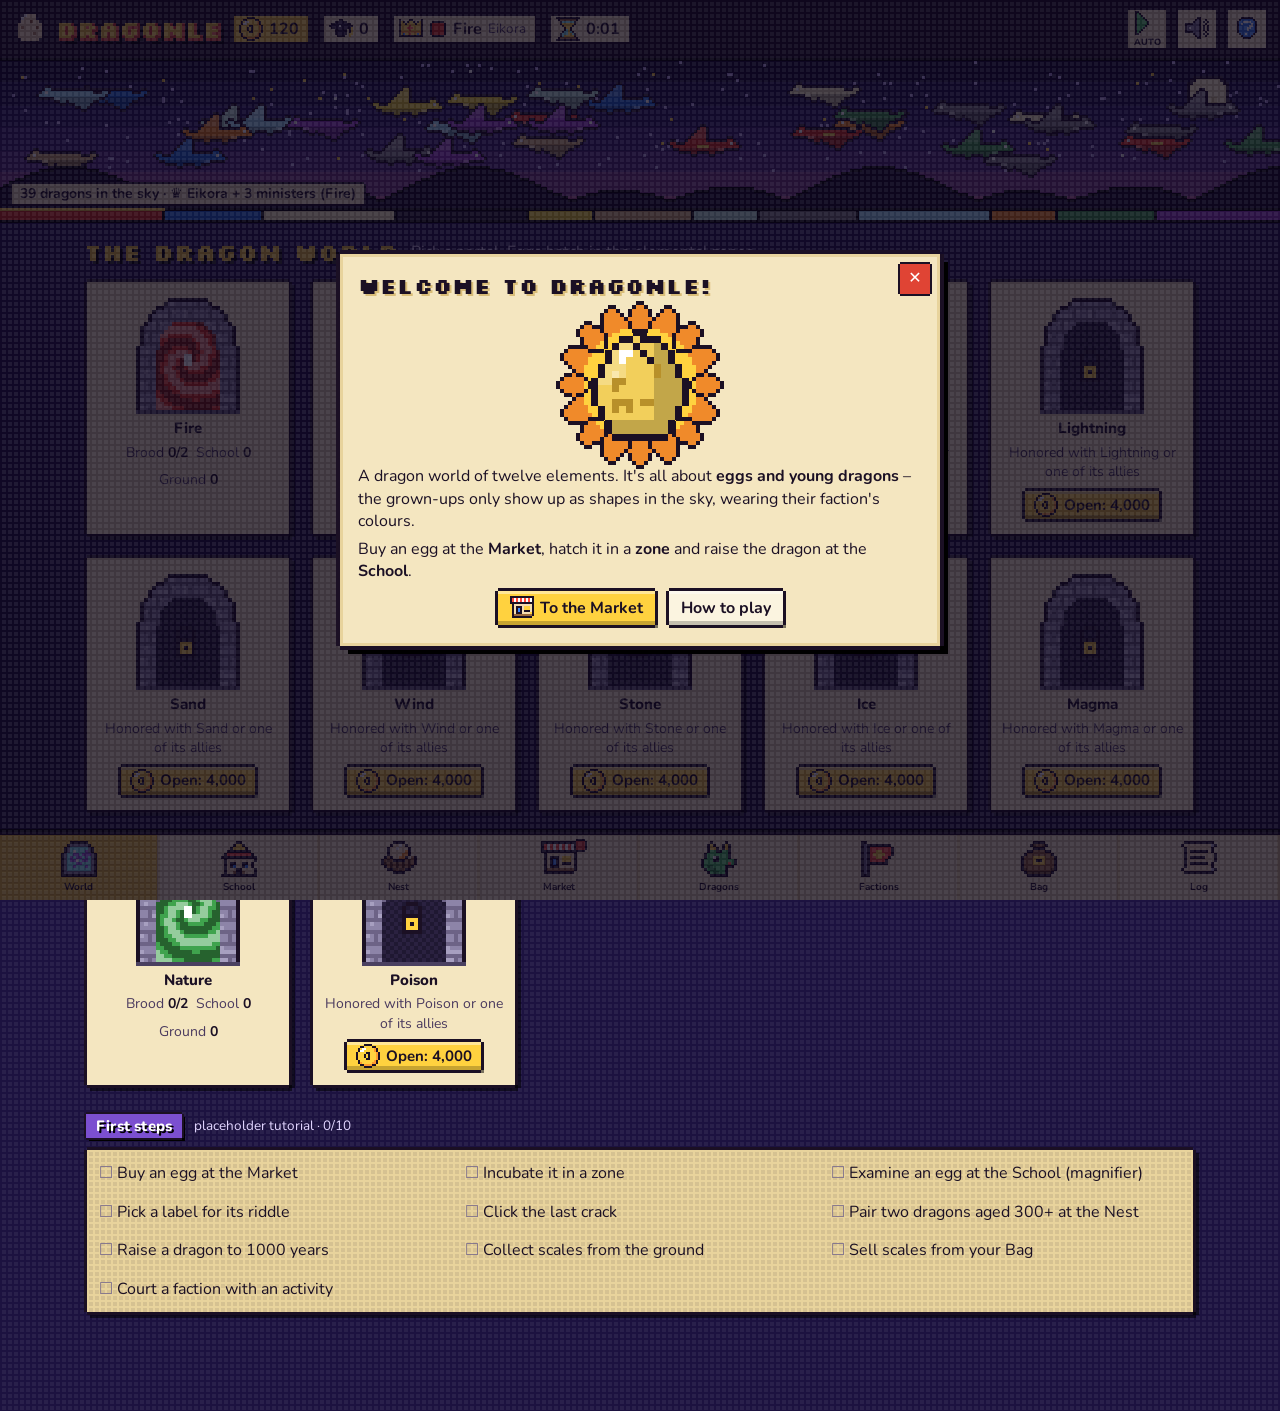
==== index.html @ 5c77aa7a "Bigger alliance wars, faction collapse, exile and reformation - Alliances always help: every ally jo" ====
<!doctype html>
<html lang="en">
<head>
  <meta charset="utf-8">
  <meta name="viewport" content="width=device-width, initial-scale=1, viewport-fit=cover">
  <title>Dragonle</title>
  <meta name="description" content="Dragonle: a comic-retro pixel game about dragon eggs, young dragons, twelve elements and the politics of the sky.">
  <meta name="theme-color" content="#1b1024">
  <link rel="icon" href="data:image/svg+xml,%3Csvg xmlns='http://www.w3.org/2000/svg' viewBox='0 0 12 14' shape-rendering='crispEdges'%3E%3Cpath d='M4 0h4v1h1v1h1v2h1v2h1v5h-1v2H9v1H3v-1H1v-2H0V6h1V4h1V2h1V1h1z' fill='%231b1024'/%3E%3Cpath d='M4 1h4v1h1v2h1v2h1v5h-1v1H9v1H3v-1H2v-1H1V6h1V4h1V2h1z' fill='%23ffd23f'/%3E%3Cpath d='M5 3h1v1h1v1H6v1H5z' fill='%23ff4d3d'/%3E%3C/svg%3E">
  <link rel="preconnect" href="https://fonts.googleapis.com">
  <link rel="preconnect" href="https://fonts.gstatic.com" crossorigin>
  <link href="https://fonts.googleapis.com/css2?family=Nunito:wght@400;600;700;800&family=Silkscreen:wght@400;700&display=swap" rel="stylesheet">
  <link rel="stylesheet" href="style.css?v=3.5.1">
</head>
<body>
  <header class="topbar">
    <div class="brand"><span data-icon="egg" data-scale="3"></span><span class="brand-name">DRAGONLE</span></div>
    <div class="stats">
      <span class="chip gold" title="Gold"><span data-icon="coin"></span><b id="gold">0</b></span>
      <span class="chip" title="Dragon School reputation – makes riddles clearer"><span data-icon="cap"></span><b id="schoolrep">0</b></span>
      <span class="chip ruler" id="ruler-chip" title="Ruling faction"></span>
      <span class="chip time" title="Time played (1 year = 1 second)"><span data-icon="hourglass"></span><b id="played">0</b></span>
    </div>
    <div class="tools">
      <button class="tool" id="btn-anim" type="button" title="Animations: auto / full / short"></button>
      <button class="tool" id="btn-sound" type="button" title="Sound on/off"></button>
      <button class="tool" id="btn-help" type="button" title="How to play"></button>
    </div>
  </header>

  <section class="sky-wrap" aria-label="Sky">
    <canvas id="sky" class="sky"></canvas>
    <div id="sky-info" class="sky-info"></div>
    <div id="tension" class="tension" hidden><span class="tension-label"></span><span class="tension-bar"><i></i></span></div>
  </section>

  <main id="view" class="view" tabindex="-1"></main>

  <nav class="nav" aria-label="Areas">
    <button type="button" data-nav="world"><span data-icon="world" data-scale="3"></span>World</button>
    <button type="button" data-nav="school"><span data-icon="school" data-scale="3"></span>School</button>
    <button type="button" data-nav="nest"><span data-icon="nest" data-scale="3"></span>Nest</button>
    <button type="button" data-nav="market"><span data-icon="market" data-scale="3"></span>Market</button>
    <button type="button" data-nav="dragons"><span data-icon="dragons" data-scale="3"></span>Dragons</button>
    <button type="button" data-nav="factions"><span data-icon="factions" data-scale="3"></span>Factions</button>
    <button type="button" data-nav="bag"><span data-icon="bag" data-scale="3"></span>Bag</button>
    <button type="button" data-nav="log"><span data-icon="log" data-scale="3"></span>Log</button>
  </nav>

  <div id="modal" class="modal" hidden>
    <div class="modal-box" role="dialog" aria-modal="true">
      <button class="modal-x" type="button" aria-label="Close" data-act="closeModal">✕</button>
      <div id="modal-body"></div>
    </div>
  </div>
  <div id="toasts" class="toasts" aria-live="polite"></div>
  <div id="flash" class="flash" aria-hidden="true"></div>

  <script src="config.js?v=3.5.1"></script>
  <script src="core.js?v=3.5.1"></script>
  <script src="sprites.js?v=3.5.1"></script>
  <script src="ui.js?v=3.5.1"></script>
</body>
</html>
---- style.css ----
/* Dragonle – retro pixel style. No rounded corners: every frame is a notched pixel border. */
:root {
  --night1: #1c1240;
  --night2: #2d1b63;
  --paper: #f4e6c0;
  --paper2: #e8d39c;
  --paper3: #d9bd78;
  --ink: #1b1024;
  --ink2: #4a3a5e;
  --mute: #7d6f8c;
  --red: #e04434;
  --yellow: #ffd23f;
  --orange: #f08a2a;
  --teal: #2ea89c;
  --blue: #3a76e0;
  --purple: #7b4fd0;
  --pink: #e8609e;
  --green: #3fa356;
  --font: 'Nunito', 'Segoe UI', system-ui, sans-serif;
  --head: 'Nunito', 'Segoe UI', system-ui, sans-serif;
  --display: 'Silkscreen', 'Courier New', monospace; /* blocky pixel font, only for big titles */
  --navh: 68px;
  /* pixel border (notched corners) and hard pixel drop shadow */
  --pb: 0 -3px 0 0 var(--ink), 0 3px 0 0 var(--ink), -3px 0 0 0 var(--ink), 3px 0 0 0 var(--ink);
  --pb2: 0 -2px 0 0 var(--ink), 0 2px 0 0 var(--ink), -2px 0 0 0 var(--ink), 2px 0 0 0 var(--ink);
  --drop: 3px 6px 0 0 rgba(0,0,0,.55), 6px 3px 0 0 rgba(0,0,0,.55);
  --drop-s: 3px 3px 0 0 rgba(0,0,0,.5);
  /* 2×2 pixel dither dots */
  --dither: conic-gradient(from 90deg at 2px 2px, rgba(27,16,36,.09) 90deg, transparent 0) 0 0 / 6px 6px;
  --dither-light: conic-gradient(from 90deg at 2px 2px, rgba(255,255,255,.06) 90deg, transparent 0) 0 0 / 6px 6px;
}
* { box-sizing: border-box; }
html, body { margin: 0; }
body {
  background: var(--dither-light), linear-gradient(180deg, var(--night2), var(--night1) 640px);
  background-color: var(--night1);
  color: var(--ink);
  font: 17px/1.35 var(--font);
  min-height: 100vh;
  padding-bottom: calc(var(--navh) + env(safe-area-inset-bottom));
  font-variant-ligatures: none;
}
img, canvas { image-rendering: pixelated; image-rendering: crisp-edges; }
.ico { display: inline-block; vertical-align: middle; }
button { font: inherit; color: inherit; cursor: pointer; }
h1, h2 { font-family: var(--display); font-weight: 700; margin: 0; letter-spacing: 0; }
h3 { font-family: var(--head); font-weight: 800; margin: 0; letter-spacing: .2px; }
h2 { font-size: 24px; line-height: 1.1; }
h3 { font-size: 15px; line-height: 1.2; }
p { margin: .35em 0; }
a { color: var(--blue); font-weight: 700; }
small, .dim { color: var(--ink2); }
.mute { color: var(--mute); }
.good { color: #1f7a34; }
.bad { color: #b8261a; }
.epic { color: #5e2bb8; }
.goldt { color: #a06a00; }
b { font-weight: 700; }

/* ---------------------------------------------------------------- frames & buttons */
.panel { background: var(--paper); box-shadow: var(--pb), var(--drop); padding: 12px; margin: 3px; }
.panel.alt { background: var(--dither), var(--paper2); }
.btn {
  display: inline-flex; align-items: center; justify-content: center; gap: 6px;
  min-height: 34px; padding: 4px 12px; margin: 3px;
  background: var(--yellow); color: var(--ink); border: 0;
  box-shadow: var(--pb), inset 0 -4px 0 0 rgba(0,0,0,.22), inset 0 3px 0 0 rgba(255,255,255,.45), var(--drop-s);
  font-weight: 700; font-size: 16px; white-space: nowrap;
}
.btn:hover { filter: brightness(1.08); }
.btn:active { transform: translate(3px, 3px); box-shadow: var(--pb), inset 0 4px 0 0 rgba(0,0,0,.2); }
.btn:disabled { opacity: .5; cursor: not-allowed; filter: grayscale(.6); transform: none; }
.btn.ember { background: var(--orange); }
.btn.go { background: var(--teal); color: #fff; text-shadow: 2px 2px 0 rgba(0,0,0,.4); }
.btn.ghost { background: #fbf4e0; }
.btn.small { min-height: 28px; padding: 1px 9px; font-size: 15px; }
.btn.danger { background: var(--red); color: #fff; text-shadow: 2px 2px 0 rgba(0,0,0,.4); }

/* ---------------------------------------------------------------- top bar */
.topbar {
  position: sticky; top: 0; z-index: 30;
  display: flex; align-items: center; gap: 10px; flex-wrap: wrap;
  padding: 8px 12px; background: var(--ink); border-bottom: 3px solid #000;
}
.brand { display: flex; align-items: center; gap: 8px; }
.brand-name { font-family: var(--display); font-weight: 700; font-size: 24px; line-height: 1; color: var(--yellow); text-shadow: 3px 0 0 var(--red), 0 3px 0 var(--red), 3px 3px 0 var(--red), 6px 6px 0 #000; }
.brand .ico { animation: hop 1.2s steps(1) infinite; }
.stats { display: flex; gap: 10px; flex-wrap: wrap; flex: 1; }
.chip { display: inline-flex; align-items: center; gap: 6px; padding: 1px 9px 1px 5px; margin: 3px; background: var(--paper); box-shadow: var(--pb2), 0 0 0 0 transparent; font-size: 16px; white-space: nowrap; color: var(--ink); }
.chip.gold { background: var(--yellow); }
.tools { display: flex; gap: 8px; }
.tool { width: 38px; height: 38px; border: 0; margin: 2px; background: var(--paper); box-shadow: var(--pb2); display: grid; place-items: center; padding: 0; }
.tool small { font-family: var(--head); font-weight: 800; font-size: 8px; color: var(--ink); line-height: 1; }

/* ---------------------------------------------------------------- sky */
.sky-wrap { position: relative; height: 162px; border-bottom: 3px solid #000; overflow: hidden; background: #0d0a24; }
.sky { width: 100%; height: 100%; display: block; }
.sky-info { position: absolute; left: 12px; bottom: 16px; font-size: 14px; font-weight: 700; color: var(--ink); background: var(--paper); box-shadow: var(--pb2); padding: 0 8px; pointer-events: none; }
.tension { position: absolute; right: 12px; top: 10px; display: flex; flex-direction: column; gap: 6px; align-items: flex-end; }
.tension[hidden] { display: none; }
.tension-label { font-family: var(--head); font-weight: 800; font-size: 13px; color: var(--yellow); text-shadow: 2px 2px 0 #000; }
.tension-bar { width: 180px; height: 12px; background: #2a0a10; box-shadow: var(--pb2); }
.tension-bar i { display: block; height: 100%; width: 0; background: repeating-linear-gradient(90deg, var(--red) 0 6px, var(--orange) 6px 9px); }

/* ---------------------------------------------------------------- view */
.view { max-width: 1140px; margin: 0 auto; padding: 16px 14px 28px; outline: none; }
.screen-head { display: flex; align-items: center; gap: 12px; flex-wrap: wrap; margin-bottom: 14px; }
.screen-head h2 { color: var(--yellow); text-shadow: 3px 3px 0 #000; }
.screen-head .sub { color: #e2d6ff; flex: 1; font-size: 16px; }
.grid { display: grid; gap: 16px; }
.cols-2 { grid-template-columns: repeat(auto-fill, minmax(330px, 1fr)); }
.cols-3 { grid-template-columns: repeat(auto-fill, minmax(250px, 1fr)); }
.cols-4 { grid-template-columns: repeat(auto-fill, minmax(180px, 1fr)); }
.row { display: flex; gap: 8px; align-items: center; flex-wrap: wrap; }
.spacer { flex: 1; }
.section { margin: 24px 0 10px; display: flex; align-items: center; gap: 10px; flex-wrap: wrap; }
.section h3 { color: #fff; background: var(--purple); box-shadow: var(--pb2), 3px 3px 0 0 #000; padding: 3px 10px; margin: 2px; text-shadow: 2px 2px 0 #000; }
.section small { color: #e2d6ff; }
.tabs { display: flex; gap: 6px; flex-wrap: wrap; margin-bottom: 12px; }
.tabs .btn { background: var(--paper); }
.tabs .btn.on { background: var(--pink); color: #fff; text-shadow: 2px 2px 0 rgba(0,0,0,.4); }
.empty { padding: 18px; text-align: center; color: var(--ink2); }
.sw { display: inline-block; width: 12px; height: 12px; vertical-align: -1px; box-shadow: 0 -2px 0 0 var(--ink), 0 2px 0 0 var(--ink), -2px 0 0 0 var(--ink), 2px 0 0 0 var(--ink); margin: 0 3px; }
.tag { display: inline-block; padding: 0 6px; font-size: 13px; font-weight: 700; background: #fbf4e0; box-shadow: var(--pb2); margin: 2px 5px 2px 2px; }
.tag.pure { background: var(--yellow); }
.tag.deep { background: var(--ink); color: #c9b8ff; }
.tag.imp { background: var(--pink); color: #fff; }
.tag.mat { background: repeating-linear-gradient(90deg, #fff6b0 0 4px, #ffd23f 4px 8px); }
.tag.war { background: var(--red); color: #fff; }
.tag.role { background: var(--yellow); }
.tag.restless { background: var(--orange); animation: blink 1s steps(1) infinite; }

/* bars: segmented pixel bars */
.bar { height: 12px; background: #fbf4e0; box-shadow: var(--pb2); position: relative; overflow: hidden; margin: 2px; }
.bar > i { position: absolute; left: 0; top: 0; bottom: 0; width: 0; background: repeating-linear-gradient(90deg, var(--green) 0 5px, #2f8a44 5px 6px); }
.bar.gold > i { background: repeating-linear-gradient(90deg, var(--yellow) 0 5px, #d9a514 5px 6px); }
.bar.ember > i { background: repeating-linear-gradient(90deg, var(--orange) 0 5px, #b8601a 5px 6px); }
.vec { display: flex; height: 12px; box-shadow: var(--pb2); margin: 2px; background: #fbf4e0; }
.vec span { height: 100%; }
.vecrows { display: grid; gap: 7px; }
.vecrow { display: grid; grid-template-columns: 116px 1fr 48px; gap: 8px; align-items: center; font-size: 15px; }
.vecrow .bar { height: 16px; }
.vecrow .bar > i { transition: width .45s steps(8); }

/* ---------------------------------------------------------------- world / portals */
.hub { display: grid; grid-template-columns: repeat(auto-fill, minmax(176px, 1fr)); gap: 18px; }
.portal { position: relative; padding: 12px 10px; margin: 3px; text-align: center; background: var(--paper); box-shadow: var(--pb), var(--drop); display: flex; flex-direction: column; gap: 6px; align-items: center; }
.portal[data-act] { cursor: pointer; }
.portal[data-act]:hover { transform: translateY(-3px); }
.portal .art { position: relative; width: 104px; height: 120px; }
.portal .art img { position: absolute; inset: 0; }
.portal .art img.f1 { animation: swap .9s steps(1) infinite; }
.portal.closed .art::after { content: 'CLOSED'; position: absolute; left: -8px; right: -8px; top: 50px; background: var(--red); color: #fff; font-family: var(--display); font-weight: 700; font-size: 15px; box-shadow: var(--pb2); text-shadow: 2px 2px 0 #000; }
.portal .pname { font-family: var(--head); font-weight: 800; font-size: 15px; line-height: 1.1; }
.portal .pinfo { font-size: 14px; color: var(--ink2); display: flex; gap: 8px; justify-content: center; flex-wrap: wrap; }
.portal .pinfo b { color: var(--ink); }
.portal .badge { position: absolute; top: -10px; right: -8px; background: var(--red); color: #fff; font-weight: 700; font-size: 14px; padding: 0 7px; box-shadow: var(--pb2); animation: hop 1s steps(1) infinite; z-index: 2; }

/* ---------------------------------------------------------------- zone */
.zone-head { --zc: #888; display: flex; gap: 12px; align-items: center; padding: 10px 14px; margin: 3px 3px 8px; background: var(--dither), var(--zc); box-shadow: var(--pb), var(--drop); flex-wrap: wrap; }
.zone-head h2 { flex: 1; color: #fff; text-shadow: 3px 3px 0 #000, -2px 0 0 #000, 0 -2px 0 #000; }
.zone-head .info { background: var(--paper); box-shadow: var(--pb2); padding: 0 8px; font-size: 15px; margin: 2px; }
.incs { display: grid; grid-template-columns: repeat(auto-fill, minmax(170px, 1fr)); gap: 16px; }
.inc { position: relative; height: 190px; margin: 3px; display: flex; flex-direction: column; align-items: center; justify-content: flex-end; padding: 8px; gap: 6px; background: var(--dither), var(--paper); box-shadow: var(--pb), var(--drop); }
.inc .hatch { position: absolute; left: 50%; bottom: 44px; transform: translateX(-50%); }
.inc .hatch img { display: block; }
.inc .hatch img.f1 { position: absolute; inset: 0; animation: swap 0.8s steps(1) infinite; }
.inc .eggimg { position: absolute; left: 50%; bottom: 68px; transform: translateX(-50%); z-index: 1; cursor: pointer; }
.inc.oven .eggimg { bottom: 50px; }
.inc .eggimg img { display: block; }
.inc .eggimg.ready img { animation: shake .2s steps(1) infinite; }
.inc .eggimg.crack1 img { animation: shake 1.2s steps(1) infinite; }
.inc .eggimg.crack2 img { animation: shake .6s steps(1) infinite; }
.inc .eggimg.ready::before { content: 'CLICK!'; position: absolute; top: -22px; left: 50%; transform: translateX(-50%); font-family: var(--display); font-weight: 700; font-size: 13px; color: var(--yellow); text-shadow: 2px 2px 0 #000, -2px 0 0 #000; animation: hop .5s steps(1) infinite; white-space: nowrap; }
.inc .inc-label { font-size: 14px; color: var(--ink); position: relative; z-index: 1; text-align: center; }
.inc .bar { width: 100%; position: relative; z-index: 1; }
.inc.free { justify-content: center; }
.inc .placeholder-note { position: absolute; top: 6px; left: 8px; font-size: 12px; color: var(--mute); }
.ground { position: relative; height: 230px; margin: 3px; background: var(--dither), linear-gradient(transparent 70%, rgba(0,0,0,.2)), color-mix(in srgb, var(--zc) 40%, #3a2a50); box-shadow: var(--pb), var(--drop); overflow: hidden; touch-action: manipulation; }
.ground .empty { color: #fff; text-shadow: 2px 2px 0 #000; }
.scale { position: absolute; transform: translate(-50%, -50%); padding: 6px; cursor: pointer; border: 0; background: transparent; }
.scale.new { animation: fall .5s steps(5) both; }
.scale img { display: block; }
.scale:hover img { transform: translateY(-3px); }
.scale.glint img { animation: glint 1.2s steps(1) infinite; }
.scale.locked { opacity: .45; filter: grayscale(.7); cursor: not-allowed; }
.pop { position: absolute; transform: translate(-50%, -100%); pointer-events: none; font-family: var(--display); font-weight: 700; font-size: 16px; color: var(--yellow); text-shadow: 2px 2px 0 #000, -2px 0 0 #000; animation: rise .8s steps(6) forwards; white-space: nowrap; z-index: 3; }
.combo { position: absolute; right: 12px; top: 10px; font-family: var(--display); font-weight: 700; font-size: 18px; color: #fff; background: var(--red); padding: 2px 10px; box-shadow: var(--pb2), 3px 3px 0 0 #000; z-index: 3; text-shadow: 2px 2px 0 #000; }

/* ---------------------------------------------------------------- cards */
.card { display: flex; gap: 12px; align-items: center; padding: 10px; margin: 3px; background: var(--paper); box-shadow: var(--pb), var(--drop); }
.card.click { cursor: pointer; }
.card.click:hover { transform: translateY(-2px); }
.card .pic { flex: 0 0 auto; width: 104px; height: 72px; display: grid; place-items: center; background: var(--dither), #fbf4e0; box-shadow: var(--pb2); margin: 2px; cursor: pointer; }
.card .meta { flex: 1; min-width: 0; display: grid; gap: 4px; }
.card .meta .nm { font-weight: 700; font-size: 17px; }
.card .acts { display: flex; gap: 4px; flex-wrap: wrap; }
.mature { color: #b05000; font-weight: 700; }

/* ---------------------------------------------------------------- nesting ground */
select { font: inherit; color: var(--ink); background: #fbf4e0; border: 0; padding: 5px 8px; margin: 3px; max-width: 100%; width: calc(100% - 6px); box-shadow: var(--pb2); }
.rngbar { height: 10px; background: var(--paper2); box-shadow: var(--pb2); position: relative; margin: 2px; }
.rngbar i { position: absolute; top: 0; bottom: 0; }

/* clutch animation – pixel nest */
.clutch { display: grid; gap: 12px; justify-items: center; text-align: center; }
.pxnest { position: relative; }
.pxnest > img { display: block; }
.pxnest .slots { position: absolute; left: 50%; top: 18px; transform: translateX(-50%); display: grid; grid-template-columns: repeat(6, 30px); gap: 4px 6px; justify-items: center; }
.pxnest .slot { width: 30px; height: 36px; position: relative; }
.pxnest .slot img { position: absolute; inset: 0; }
.pxnest .slot.off img { visibility: hidden; }
.pxnest .slot.real img.sh { visibility: hidden; }
.pxnest .slot img.egg { visibility: hidden; }
.pxnest .slot.real img.egg { visibility: visible; animation: pop .3s steps(3); }
.pxnest.flicker > img { animation: flicker .25s steps(1) infinite; }
.pxnest .smoke { position: absolute; left: 0; right: 0; top: -10px; font-family: var(--head); font-weight: 800; color: #ddd; text-shadow: 2px 2px 0 #000; animation: rise 1.6s steps(8) forwards; }
.counter { font-family: var(--display); font-weight: 700; font-size: 38px; line-height: 1; color: var(--yellow); text-shadow: 3px 3px 0 var(--red), 6px 6px 0 #000; min-height: 44px; }
.counter.spin { color: #fff; }
.rolls { display: flex; gap: 6px; justify-content: center; flex-wrap: wrap; font-size: 15px; }
.rolls span { padding: 0 8px; background: #fbf4e0; box-shadow: var(--pb2); margin: 2px; font-weight: 700; }
.beam { position: fixed; left: 50%; top: 0; bottom: 0; width: 84px; transform: translateX(-50%); background: repeating-linear-gradient(90deg, rgba(255,240,170,.85) 0 12px, rgba(255,255,255,.95) 12px 24px); pointer-events: none; animation: beam 1.6s steps(8) forwards; z-index: 80; }

/* ---------------------------------------------------------------- market */
.offer { display: grid; gap: 6px; justify-items: center; text-align: center; padding: 14px 12px; }
.offer .oname { font-family: var(--head); font-weight: 800; font-size: 15px; }
.offer .price { font-family: var(--head); font-weight: 800; font-size: 17px; background: var(--yellow); padding: 1px 10px; box-shadow: var(--pb2); margin: 2px; }
.offer .timer { width: 100%; }
.offer.wonder { background: var(--dither), var(--pink); color: #fff; }
.offer.wonder small, .offer.wonder .dim { color: #fff; }
.offer.wonder .oname { text-shadow: 2px 2px 0 #000; }

/* ---------------------------------------------------------------- factions */
.fac { display: grid; gap: 8px; }
.fac-head { display: flex; gap: 8px; align-items: center; margin: -12px -12px 2px; padding: 8px 12px; border-bottom: 3px solid var(--ink); }
.fac-head h3 { flex: 1; font-size: 17px; color: #fff; text-shadow: 2px 2px 0 #000, -2px 0 0 #000, 0 -2px 0 #000; }
.fac .needs { display: grid; grid-template-columns: repeat(4, 1fr); gap: 6px; font-size: 13px; font-weight: 700; }
.fac .needs.alarm .bar { animation: alarm .6s steps(1) infinite; }
.fac .acts { display: grid; gap: 8px; }
.act { display: grid; grid-template-columns: 1fr auto; gap: 6px; align-items: center; padding: 6px 8px; margin: 2px; background: #fbf4e0; box-shadow: var(--pb2); font-size: 14px; }
.act .grp { font-family: var(--head); font-weight: 800; font-size: 10px; font-weight: 700; text-transform: uppercase; padding: 0 5px; box-shadow: var(--pb2); margin: 0 3px 0 2px; color: #fff; }
.act .grp.neutral { background: var(--green); } .act .grp.war { background: var(--red); } .act .grp.counter { background: var(--orange); } .act .grp.group { background: var(--purple); }
.act.done { opacity: .5; }
.repbar { display: grid; grid-template-columns: 1fr auto; gap: 6px; align-items: center; font-size: 14px; }
.matrix { border-collapse: collapse; font-size: 12px; margin: 0 auto; }
.matrix th, .matrix td { width: 32px; height: 28px; text-align: center; padding: 0; }
.matrix td { border: 2px solid var(--ink); font-weight: 700; }
.matrix-wrap { overflow-x: auto; }
.net { width: 100%; max-width: 580px; display: block; margin: 6px auto; background: var(--dither), #fbf4e0; box-shadow: var(--pb2); shape-rendering: crispEdges; }
.legend { display: flex; gap: 12px; flex-wrap: wrap; font-size: 14px; justify-content: center; margin-top: 8px; }
.kingbox { display: flex; gap: 10px; align-items: center; }
.kingbox .pic { width: 104px; height: 72px; display: grid; place-items: center; background: var(--dither), var(--yellow); box-shadow: var(--pb2); margin: 2px; cursor: pointer; }

/* ---------------------------------------------------------------- bag & collection */
table.list { width: 100%; border-collapse: collapse; font-size: 15px; }
table.list th { text-align: left; font-family: var(--head); font-weight: 800; font-size: 12px; padding: 6px; border-bottom: 3px solid var(--ink); }
table.list td { padding: 5px 6px; border-bottom: 2px dashed rgba(27,16,36,.2); vertical-align: middle; }
.table-wrap { overflow-x: auto; }
.coll { display: grid; grid-template-columns: 110px repeat(20, 24px); gap: 4px; font-size: 12px; align-items: center; font-weight: 700; }
.coll .cell { width: 22px; height: 22px; background: var(--dither), #fbf4e0; box-shadow: var(--pb2); margin: 2px; }
.coll .cell.have { outline: 2px solid #fff; outline-offset: -4px; }

/* ---------------------------------------------------------------- log */
.log { display: grid; gap: 8px; font-size: 15px; }
.log .li { display: grid; grid-template-columns: 74px 1fr; gap: 8px; padding: 6px 8px; margin: 2px; background: var(--paper); box-shadow: var(--pb2); }
.log .li .t { color: var(--mute); font-weight: 700; }
.log .li.good { border-left: 6px solid var(--green); } .log .li.bad { border-left: 6px solid var(--red); } .log .li.epic { border-left: 6px solid var(--purple); } .log .li.war { border-left: 6px solid var(--orange); }
.hist { display: grid; grid-template-columns: repeat(13, 1fr); gap: 4px; align-items: end; height: 130px; }
.hist .col { display: grid; align-items: end; height: 100%; position: relative; }
.hist .col i { display: block; background: repeating-linear-gradient(0deg, var(--yellow) 0 5px, #d9a514 5px 6px); box-shadow: 0 -2px 0 0 var(--ink), -2px 0 0 0 var(--ink), 2px 0 0 0 var(--ink); }
.hist .col b { display: block; position: absolute; left: -2px; right: -2px; border-top: 3px dashed var(--purple); }
.hist-x { display: grid; grid-template-columns: repeat(13, 1fr); gap: 4px; font-size: 13px; text-align: center; font-weight: 700; border-top: 3px solid var(--ink); }

/* ---------------------------------------------------------------- modal, toasts, bursts */
.modal { position: fixed; inset: 0; z-index: 60; display: grid; place-items: center; padding: 14px; background: var(--dither-light), rgba(12,6,28,.78); }
.modal[hidden] { display: none; }
.modal-box { position: relative; width: min(100%, 600px); max-height: calc(100vh - 28px); overflow: auto; background: var(--paper); box-shadow: 0 -4px 0 0 var(--ink), 0 4px 0 0 var(--ink), -4px 0 0 0 var(--ink), 4px 0 0 0 var(--ink), inset 0 0 0 3px var(--paper2), 8px 8px 0 0 #000; padding: 20px 18px 18px; animation: pop .18s steps(3); }
.modal-box.wide { width: min(100%, 860px); }
.modal-x { position: absolute; top: 10px; right: 10px; width: 30px; height: 30px; border: 0; background: var(--red); color: #fff; font-weight: 700; box-shadow: var(--pb2); }
.modal h2 { margin-bottom: 12px; padding-right: 36px; color: var(--ink); font-size: 22px; text-shadow: 2px 2px 0 var(--paper3); }
.modal h3 { margin: 12px 0 6px; }
.center { text-align: center; }
.reveal { display: grid; gap: 10px; justify-items: center; text-align: center; }
.hero { position: relative; display: grid; place-items: center; min-width: 176px; min-height: 150px; }
.hero > .bst { position: absolute; left: 50%; top: 50%; transform: translate(-50%, -50%); }
.hero > .bst.f1 { animation: swap .5s steps(1) infinite; }
.hero > .fg { position: relative; z-index: 1; animation: pop .3s steps(3); }
.hero.mat > .fg { animation: pop .3s steps(3), glint 1s steps(1) infinite; }
.reveal .big { font-family: var(--display); font-weight: 700; font-size: 20px; }
.labels { display: grid; gap: 6px; }
.labels .btn { background: #fbf4e0; }
.labels .btn.on { background: var(--teal); color: #fff; }
/* pixel speech bubble: notched border + stair-step tail */
.bubble { --bb: #fffaf0; position: relative; background: var(--bb); box-shadow: var(--pb); margin: 3px 3px 16px; padding: 10px 12px; }
.bubble::after { content: ''; position: absolute; left: 24px; bottom: -3px; width: 3px; height: 3px; background: transparent;
  box-shadow: 0 0 0 0 var(--ink), 3px 0 0 0 var(--bb), 6px 0 0 0 var(--bb), 9px 0 0 0 var(--ink),
              3px 3px 0 0 var(--ink), 6px 3px 0 0 var(--bb), 9px 3px 0 0 var(--ink),
              6px 6px 0 0 var(--ink), 9px 6px 0 0 var(--ink),
              9px 9px 0 0 var(--ink); }
.riddle { display: grid; gap: 4px; font-size: 17px; }
.riddle i { font-style: normal; }
.toasts { position: fixed; right: 14px; bottom: calc(var(--navh) + 16px); z-index: 70; display: grid; gap: 4px; justify-items: end; pointer-events: none; }
.toast { max-width: 340px; font-size: 15px; font-weight: 600; animation: slide .2s steps(3), fade .4s steps(3) 3.6s forwards; }
.toast::after { left: auto; right: 24px; }
.toast.good { --bb: #d6f5d0; } .toast.bad { --bb: #f8d4cc; } .toast.epic { --bb: #e4d6ff; } .toast.war { --bb: #fbdcba; }
.flash { position: fixed; inset: 0; pointer-events: none; z-index: 90; background: #fff; opacity: 0; }
.flash.on { animation: flash .5s steps(4); }
.fanfare { font-family: var(--display); font-weight: 700; font-size: 22px; color: var(--yellow); text-shadow: 3px 3px 0 var(--red), 6px 6px 0 #000; animation: hop .6s steps(1) infinite; display: inline-block; }
.burstbox { position: relative; display: grid; place-items: center; min-height: 140px; min-width: 240px; }
.burstbox > img { position: absolute; left: 50%; top: 50%; transform: translate(-50%, -50%); }
.burstbox > img.f1 { animation: swap .5s steps(1) infinite; }
.burstbox > span { position: relative; }
.burstbox > .fanfare.long { font-size: 15px; max-width: 130px; text-align: center; line-height: 1.25; }

/* ---------------------------------------------------------------- handbook */
.book { display: grid; grid-template-columns: 190px 1fr; gap: 16px; }
.book .toc { display: grid; gap: 4px; align-content: start; }
.book .toc .btn { justify-content: flex-start; background: #fbf4e0; font-size: 14px; white-space: normal; text-align: left; }
.book .toc .btn.on { background: var(--yellow); }
.book .page { min-height: 380px; }
.book .page h3 { font-size: 16px; margin: 14px 0 6px; }
.book .page p { line-height: 1.45; }
.book .fig { display: flex; gap: 10px; align-items: flex-end; justify-content: center; flex-wrap: wrap; padding: 10px; margin: 8px 3px; background: var(--dither), #fbf4e0; box-shadow: var(--pb2); }
.book .fig figcaption { width: 100%; text-align: center; font-size: 13px; color: var(--ink2); }
.book .tip { background: var(--dither), #fff1b8; box-shadow: var(--pb2); margin: 10px 3px; padding: 8px 10px; font-size: 15px; }
.book .tip b:first-child { font-family: var(--head); font-weight: 800; font-size: 12px; }
.book table { border-collapse: collapse; margin: 6px 0; font-size: 14px; }
.book td, .book th { padding: 2px 8px; border-bottom: 2px dashed rgba(27,16,36,.2); text-align: left; }
.book .pager { display: flex; justify-content: space-between; margin-top: 14px; }
.book .chapno { font-family: var(--head); font-weight: 800; font-size: 11px; color: var(--mute); }

/* ---------------------------------------------------------------- navigation */
.nav {
  position: fixed; left: 0; right: 0; bottom: 0; z-index: 40;
  display: grid; grid-template-columns: repeat(8, 1fr);
  height: calc(var(--navh) + env(safe-area-inset-bottom)); padding-bottom: env(safe-area-inset-bottom);
  background: var(--paper); border-top: 3px solid var(--ink); box-shadow: 0 -3px 0 0 #000;
}
.nav button { border: 0; border-right: 3px solid var(--paper2); background: transparent; display: flex; flex-direction: column; align-items: center; justify-content: center; gap: 3px; font-family: var(--head); font-weight: 800; font-size: 10px; font-weight: 700; color: var(--ink); position: relative; }
.nav button:hover .ico { transform: translateY(-3px); }
.nav button.on { background: var(--dither), var(--yellow); }
.nav button .dot { position: absolute; top: 6px; right: calc(50% - 26px); width: 9px; height: 9px; background: var(--red); box-shadow: var(--pb2); animation: hop 1s steps(1) infinite; }

/* ---------------------------------------------------------------- animations (all stepped) */
@keyframes hop { 50% { transform: translateY(-3px); } }
@keyframes swap { 0% { opacity: 1; } 50% { opacity: 0; } }
@keyframes flicker { 50% { filter: brightness(1.2); } }
@keyframes shake { 0% { transform: translateX(-3px); } 50% { transform: translateX(3px); } }
@keyframes blink { 50% { opacity: .45; } }
@keyframes beat { 50% { transform: scale(1.25); } }
@keyframes alarm { 50% { background: #f8c8bc; } }
@keyframes fall { 0% { transform: translate(-50%, -260%); opacity: 0; } 70% { transform: translate(-50%, -40%); opacity: 1; } 100% { transform: translate(-50%, -50%); } }
@keyframes glint { 50% { filter: brightness(1.45); } }
@keyframes rise { to { transform: translate(-50%, -280%); opacity: 0; } }
@keyframes pop { 0% { transform: scale(.5); } 60% { transform: scale(1.1); } 100% { transform: scale(1); } }
@keyframes slide { from { transform: translateX(36px); opacity: 0; } }
@keyframes fade { to { opacity: 0; transform: translateY(6px); } }
@keyframes flash { 0% { opacity: .7; } 100% { opacity: 0; } }
@keyframes beam { 0% { opacity: 0; width: 12px; } 30% { opacity: 1; width: 120px; } 100% { opacity: 0; width: 48px; } }

@media (prefers-reduced-motion: reduce) {
  *, *::before, *::after { animation-duration: .001s !important; animation-iteration-count: 1 !important; }
}
@media (max-width: 700px) {
  body { font-size: 16px; }
  .brand-name { font-size: 18px; }
  .sky-wrap { height: 132px; }
  .nav button { font-size: 8px; }
  .chip.time { display: none; }
  .cols-2 { grid-template-columns: 1fr; }
  .vecrow { grid-template-columns: 92px 1fr 42px; }
  .coll { grid-template-columns: 74px repeat(20, 14px); }
  .coll .cell { width: 12px; height: 12px; }
  h2 { font-size: 20px; }
  .book { grid-template-columns: 1fr; }
  .book .toc { grid-template-columns: repeat(2, 1fr); }
}

/* clutch info box (side, small, quiet) */
.clutches { position: fixed; left: 14px; bottom: calc(var(--navh) + 16px); z-index: 65; display: grid; gap: 10px; width: 236px; }
.cbox { background: var(--paper); box-shadow: var(--pb), var(--drop); padding: 8px 10px; font-size: 14px; cursor: pointer; display: grid; gap: 6px; animation: slide .2s steps(3); transition: opacity .4s steps(3); }
.cbox:hover { background: #fff6dc; }
.cbox.gone { opacity: 0; }
.cbox.big { box-shadow: 0 -3px 0 0 var(--yellow), 0 3px 0 0 var(--yellow), -3px 0 0 0 var(--yellow), 3px 0 0 0 var(--yellow), var(--drop); }
.cbox .chead { display: flex; justify-content: space-between; align-items: center; gap: 6px; font-weight: 700; }
.cbox .chead small { font-weight: 400; overflow: hidden; text-overflow: ellipsis; white-space: nowrap; }
.cbox .crolls { display: grid; grid-template-columns: repeat(4, 1fr); gap: 4px; }
.cbox .crolls span { background: #fff; box-shadow: var(--pb2); text-align: center; padding: 1px 0; font-size: 13px; color: var(--mute); }
.cbox .crolls span.on { color: var(--ink); }
.cbox .crolls span.off { opacity: .35; }
.cbox .crolls b { color: var(--ink); }
.cbox .ceggs { display: flex; flex-wrap: wrap; gap: 2px; min-height: 0; }
.cbox .ceggs:empty { display: none; }
.cbox .ceggs img { animation: pop .25s steps(3); }
@media (max-width: 640px) { .clutches { width: 200px; left: 8px; } }

/* all-dragons list */
.dlist .drow { cursor: pointer; }
.dlist .drow:hover td { background: #fff6dc; }
.dlist .dpic { display: grid; place-items: center; width: 74px; height: 48px; background: var(--dither), #fbf4e0; box-shadow: var(--pb2); margin: 2px; }
.dlist .dvec { min-width: 110px; }
.dlist td small { color: var(--ink2); }
@media (max-width: 640px) { .dlist .dvec, .dlist th:nth-child(4) { display: none; } .nav button { font-size: 10px; } }

/* nesting ground */
.nests { display: grid; grid-template-columns: repeat(auto-fill, minmax(300px, 1fr)); gap: 20px; align-items: stretch; }
.nest-card { display: flex; flex-direction: column; gap: 8px; min-width: 0; padding: 0 0 12px; overflow: hidden; }
.nest-card > *:not(.nhead):not(.nscene) { margin-left: 12px; margin-right: 12px; }
.nhead { display: flex; justify-content: space-between; align-items: center; padding: 8px 12px; background: var(--dither), var(--paper2); box-shadow: inset 0 -3px 0 0 var(--ink); font-family: var(--head); font-weight: 800; font-size: 15px; }
.nstate { font-family: var(--font); font-size: 13px; font-weight: 700; padding: 0 8px; background: #fbf4e0; box-shadow: var(--pb2); margin: 2px; }
.nstate.idle { color: var(--mute); }
.nest-card.restless .nstate { background: var(--orange); color: #fff; animation: blink 1s steps(1) infinite; }
.nscene { position: relative; height: 164px; display: flex; justify-content: center; align-items: flex-end; background: linear-gradient(transparent 60%, rgba(27,16,36,.08)); }
.nscene .nbowl { display: block; margin-bottom: 4px; }
.nscene .nd { position: absolute; bottom: 76px; cursor: pointer; z-index: 1; }
.nscene .nd img { display: block; }
.nscene .nd.l { left: calc(50% - 104px); }
.nscene .nd.r { right: calc(50% - 104px); }
.nscene .nd:hover img { transform: translateY(-3px); }
.nscene .nd.ghost { opacity: .5; filter: grayscale(1) brightness(2.4); cursor: default; }
.nscene .nheart { position: absolute; left: 50%; bottom: 118px; transform: translateX(-50%); z-index: 2; }
.nscene .nheart img { animation: beat .8s steps(1) infinite; }
.nest-card.restless .nscene .nheart img { animation-duration: .35s; }
.nscene .nheart.dim { opacity: .35; } .nscene .nheart.dim img { animation: none; }
.nnames { display: grid; grid-template-columns: 1fr 1fr; gap: 8px; }
.nnames span { display: grid; min-width: 0; }
.nnames span.r { text-align: right; }
.nnames b, .nnames small { overflow: hidden; text-overflow: ellipsis; white-space: nowrap; }
.nest-card select { width: auto; margin-top: 2px; margin-bottom: 2px; }
.nwarn { background: #f8d4cc; box-shadow: var(--pb2); padding: 6px 8px; font-size: 14px; font-weight: 700; }
.nfoot { margin-top: auto; display: flex; align-items: center; gap: 8px; justify-content: space-between; padding-top: 4px; }
.nfoot small { flex: 1; min-width: 0; }
.btn.wide { width: 100%; }
.preview { font-size: 14px; display: grid; gap: 3px; background: #fbf4e0; box-shadow: var(--pb2); padding: 7px 8px; min-width: 0; }
.preview .rng { display: grid; grid-template-columns: minmax(0, 92px) minmax(0, 1fr) 58px; gap: 6px; align-items: center; }
.preview .rl { overflow: hidden; text-overflow: ellipsis; white-space: nowrap; }
.preview .rv { text-align: right; font-weight: 700; }

/* activity board */
.board-top { display: flex; gap: 12px; align-items: center; justify-content: space-between; flex-wrap: wrap; }
.board-timer { display: grid; text-align: center; background: var(--dither), var(--yellow); box-shadow: var(--pb2); padding: 4px 12px; margin: 2px; }
.board-timer b { font-family: var(--head); font-weight: 800; font-size: 20px; }
.board { display: grid; grid-template-columns: repeat(auto-fill, minmax(230px, 1fr)); gap: 16px; padding: 14px; background: var(--dither), #8a6438; box-shadow: var(--pb), var(--drop); margin: 3px; }
.note { position: relative; display: flex; flex-direction: column; gap: 5px; padding: 14px 10px 10px; background: #fbf4e0; box-shadow: var(--pb2), 3px 3px 0 0 rgba(0,0,0,.45), inset 0 4px 0 0 var(--fc); margin: 2px; min-width: 0; }
.note:nth-child(3n+1) { transform: translateY(2px); } .note:nth-child(3n+2) { transform: translateY(-2px); }
.note-pin { position: absolute; top: -5px; left: 50%; width: 8px; height: 8px; margin-left: -4px; background: var(--red); box-shadow: var(--pb2); }
.note-head { font-size: 13px; display: flex; flex-wrap: wrap; gap: 4px; align-items: center; }
.note-tgt { color: var(--ink2); }
.note-title { font-family: var(--head); font-weight: 800; font-size: 14px; line-height: 1.2; }
.note small { color: var(--ink2); }
.note-meta { display: grid; gap: 2px; font-size: 13px; margin-top: auto; padding-top: 4px; border-top: 2px dotted rgba(27,16,36,.25); }
.note-eff { font-weight: 700; }
.note .btn { align-self: flex-start; }
.note.done { opacity: .55; }

/* readable body text */
body { font-size: 16px; line-height: 1.4; }
small { font-size: 13.5px; }
.tool small { font-size: 9px; }
.act .grp { font-size: 11px; }
table.list th { font-size: 13px; }
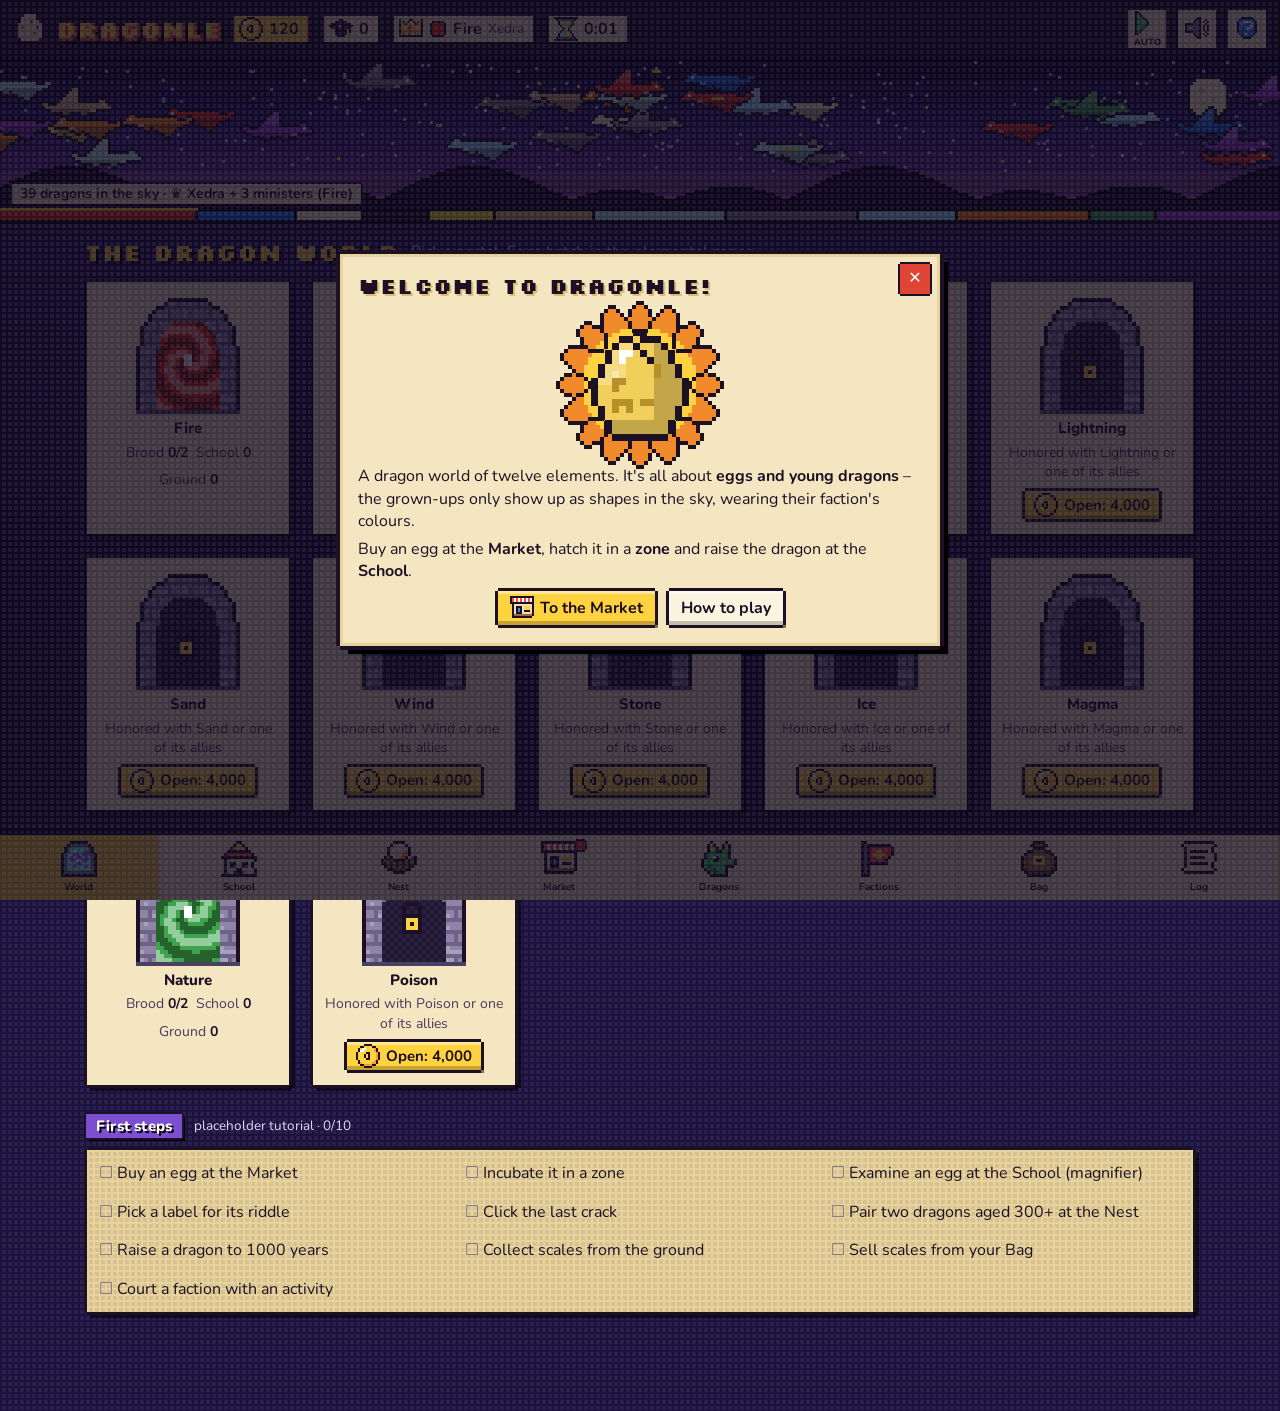
==== commit f2b2cafb: "Royal court, diplomacy and anime war cutscenes - The Dragon King speaks every 20 game years in a her" ====
--- a/index.html
+++ b/index.html
@@ -10,7 +10,7 @@
   <link rel="preconnect" href="https://fonts.googleapis.com">
   <link rel="preconnect" href="https://fonts.gstatic.com" crossorigin>
   <link href="https://fonts.googleapis.com/css2?family=Nunito:wght@400;600;700;800&family=Silkscreen:wght@400;700&display=swap" rel="stylesheet">
-  <link rel="stylesheet" href="style.css?v=3.5.1">
+  <link rel="stylesheet" href="style.css?v=3.6.3">
 </head>
 <body>
   <header class="topbar">
@@ -36,6 +36,12 @@
 
   <main id="view" class="view" tabindex="-1"></main>
 
+  <aside id="herald" class="herald idle" hidden aria-live="polite" title="Click to hurry the speaker">
+    <div class="hp"><img id="herald-img" alt=""></div>
+    <div><div class="hn" id="herald-name"></div><div class="ht" id="herald-text"></div></div>
+    <div class="hb"><button class="tool" id="herald-log" type="button" title="Court record"></button><button class="tool" id="herald-min" type="button" title="Shrink or expand the herald">–</button></div>
+  </aside>
+
   <nav class="nav" aria-label="Areas">
     <button type="button" data-nav="world"><span data-icon="world" data-scale="3"></span>World</button>
     <button type="button" data-nav="school"><span data-icon="school" data-scale="3"></span>School</button>
@@ -56,9 +62,12 @@
   <div id="toasts" class="toasts" aria-live="polite"></div>
   <div id="flash" class="flash" aria-hidden="true"></div>
 
-  <script src="config.js?v=3.5.1"></script>
-  <script src="core.js?v=3.5.1"></script>
-  <script src="sprites.js?v=3.5.1"></script>
-  <script src="ui.js?v=3.5.1"></script>
+  <script src="config.js?v=3.6.3"></script>
+  <script src="core.js?v=3.6.3"></script>
+  <script src="sprites.js?v=3.6.3"></script>
+  <script src="voices.js?v=3.6.3"></script>
+  <script src="court.js?v=3.6.3"></script>
+  <script src="cinema.js?v=3.6.3"></script>
+  <script src="ui.js?v=3.6.3"></script>
 </body>
 </html>
--- a/style.css
+++ b/style.css
@@ -459,3 +459,112 @@
 .tool small { font-size: 9px; }
 .act .grp { font-size: 11px; }
 table.list th { font-size: 13px; }
+
+/* ================================================================ royal herald (bottom speech bar) */
+.herald { --c: #ffd23f; position: fixed; left: 0; right: 0; bottom: calc(var(--navh) + env(safe-area-inset-bottom)); z-index: 45; display: grid; grid-template-columns: 92px 1fr auto; gap: 10px; align-items: center; padding: 8px 12px 8px 10px; background: var(--dither), #241a3e; border-top: 3px solid #000; box-shadow: 0 -3px 0 0 var(--c); color: #f4e6c0; min-height: 84px; cursor: pointer; }
+.herald[hidden] { display: none; }
+.herald.idle { opacity: .85; }
+.herald .hp { width: 92px; height: 64px; display: grid; place-items: center; background: var(--dither), color-mix(in srgb, var(--c) 35%, #120c22); box-shadow: var(--pb2); position: relative; overflow: hidden; }
+.herald .hp img { display: block; }
+.herald.king .hp::after { content: '♛'; position: absolute; top: -2px; left: 4px; color: #ffd23f; font-size: 18px; text-shadow: 2px 2px 0 #000; }
+.herald .hn { font-family: var(--display); font-weight: 700; font-size: 14px; color: var(--c); text-shadow: 2px 2px 0 #000; line-height: 1.1; }
+.herald .hn small { font-family: var(--font); font-weight: 600; font-size: 12px; color: #c9b8ff; text-shadow: none; margin-left: 6px; }
+.herald .ht { font-size: 16px; line-height: 1.35; min-height: 44px; margin-top: 2px; }
+.herald .ht::after { content: '▮'; color: var(--c); animation: blink .6s steps(1) infinite; margin-left: 2px; }
+.herald.idle .ht::after { content: ''; }
+.herald.king { box-shadow: 0 -3px 0 0 #ffd23f, 0 -6px 0 0 #000; background: var(--dither-light), linear-gradient(#3a2a10, #241a3e 60%); }
+.herald.war { box-shadow: 0 -3px 0 0 var(--red), 0 -6px 0 0 #000; background: var(--dither-light), linear-gradient(#3a0e14, #241a3e 70%); }
+.herald .hb { display: flex; gap: 6px; }
+.herald .hb .tool { width: 32px; height: 32px; color: var(--ink); font-weight: 800; font-size: 18px; }
+.herald.min { min-height: 0; grid-template-columns: 1fr auto; padding: 4px 12px; }
+.herald.min .hp { display: none; }
+.herald.min .ht { min-height: 0; font-size: 14px; white-space: nowrap; overflow: hidden; text-overflow: ellipsis; }
+body.has-herald { padding-bottom: calc(var(--navh) + 96px + env(safe-area-inset-bottom)); }
+body.has-herald.herald-min { padding-bottom: calc(var(--navh) + 52px + env(safe-area-inset-bottom)); }
+body.has-herald .toasts { bottom: calc(var(--navh) + 104px); }
+
+/* ================================================================ the court */
+.throne { display: grid; grid-template-columns: auto 1fr; gap: 16px; align-items: center; background: var(--dither), linear-gradient(135deg, #fff1b8, var(--paper) 60%); }
+.throne .seat { position: relative; width: 210px; height: 170px; display: grid; place-items: center; background: var(--dither), #3a2a10; box-shadow: var(--pb2); overflow: hidden; }
+.throne .seat::before { content: ''; position: absolute; inset: 0; background: repeating-conic-gradient(from 0deg at 50% 60%, rgba(255,210,63,.35) 0 10deg, transparent 10deg 20deg); animation: blink 1.6s steps(1) infinite; }
+.throne .seat img { position: relative; }
+.throne .seat .crown { position: absolute; top: 8px; left: 50%; transform: translateX(-50%); z-index: 2; }
+.throne h3 { font-size: 22px; }
+.throne .epithet { font-family: var(--display); font-size: 13px; color: #8a5a00; }
+.decree { background: var(--dither), #3a1a10; color: #ffe9a0; box-shadow: var(--pb2); padding: 6px 10px; margin: 3px; }
+.decree b { color: #ffd23f; }
+.minister { display: grid; grid-template-columns: 88px 1fr; gap: 10px; align-items: center; }
+.minister .pic { width: 88px; height: 60px; display: grid; place-items: center; background: var(--dither), #e8e0ff; box-shadow: var(--pb2); margin: 2px; cursor: pointer; }
+.minister .office { font-family: var(--display); font-size: 11px; color: var(--purple); }
+.minister q { display: block; font-size: 14px; color: var(--ink2); font-style: italic; margin-top: 2px; }
+.warroom { background: var(--dither-light), linear-gradient(135deg, #3a0e14, #241a3e); color: #f4e6c0; }
+.warroom h3 { color: #ffb0a0; }
+.warroom .sides { display: grid; grid-template-columns: 1fr auto 1fr; gap: 10px; align-items: center; text-align: center; }
+.warroom .vs { font-family: var(--display); font-size: 28px; color: #ffd23f; text-shadow: 3px 3px 0 var(--red); }
+.warroom small { color: #c9b8ff; }
+.envoy { display: grid; gap: 8px; }
+.envoy .pickrow { display: grid; grid-template-columns: repeat(3, 1fr); gap: 8px; }
+.envoy .odds { font-family: var(--display); font-size: 18px; }
+.courtlog { display: grid; gap: 6px; font-size: 14px; }
+.courtlog .cl { padding: 6px 8px; background: #fbf4e0; box-shadow: var(--pb2); margin: 2px; border-left: 6px solid var(--c, #888); }
+.courtlog .cl b { font-family: var(--display); font-size: 12px; }
+
+/* ================================================================ anime war cutscene */
+.cine { position: fixed; inset: 0; z-index: 95; background: #000; display: none; overflow: hidden; cursor: pointer; user-select: none; }
+.cine.on { display: block; }
+.cine-bg { position: absolute; inset: 0; width: 100%; height: 100%; image-rendering: pixelated; }
+.cine-bar { position: absolute; left: 0; right: 0; height: 9vh; background: #000; z-index: 5; animation: barin .4s steps(4); }
+.cine-bar.top { top: 0; } .cine-bar.bottom { bottom: 0; }
+.cine-title { position: absolute; left: 50%; top: 50%; transform: translate(-50%, -50%) scale(.2); opacity: 0; z-index: 6; text-align: center; color: #fff; font-family: var(--display); display: grid; gap: 6px; width: 92vw; }
+.cine-title.on { opacity: 1; transform: translate(-50%, -50%) scale(1); transition: transform .25s steps(4), opacity .1s steps(1); }
+.cine-title small { font-size: 18px; color: #c9b8ff; letter-spacing: 4px; }
+.cine-title b { font-size: clamp(30px, 7vw, 76px); color: #ffd23f; text-shadow: 4px 4px 0 var(--red), 8px 8px 0 #000; letter-spacing: 2px; }
+.cine-title em { font-style: normal; font-size: clamp(14px, 2.4vw, 22px); text-shadow: 2px 2px 0 #000; }
+.cine-title em i { color: #ff8a5c; font-style: normal; margin: 0 8px; }
+.cine-champ { position: absolute; bottom: 14vh; z-index: 4; display: grid; justify-items: center; gap: 8px; transition: transform .45s steps(6); }
+.cine-champ img { filter: drop-shadow(6px 6px 0 rgba(0,0,0,.6)); max-width: 38vw; height: auto; }
+.cine-champ.left { left: 4vw; transform: translateX(-140%); }
+.cine-champ.right { right: 4vw; transform: translateX(140%); }
+.cine-champ.on { transform: translateX(0); }
+.cine-champ.on img { animation: hop .7s steps(1) infinite; }
+.cine-champ.fire img { filter: drop-shadow(6px 6px 0 rgba(0,0,0,.6)) brightness(1.2); animation: shake .12s steps(1) infinite; }
+.cine-champ.down img { animation: downfall 1.1s steps(6) forwards; }
+.cine-champ .plate { background: var(--c); color: #fff; padding: 4px 12px; box-shadow: 0 -3px 0 0 #000, 0 3px 0 0 #000, -3px 0 0 0 #000, 3px 0 0 0 #000, 6px 6px 0 0 #000; text-align: center; text-shadow: 2px 2px 0 #000; display: grid; }
+.cine-champ .plate small { font-family: var(--display); font-size: 11px; letter-spacing: 1px; }
+.cine-champ .plate b { font-family: var(--display); font-size: clamp(16px, 2.6vw, 26px); }
+.cine-champ .plate span { font-size: 13px; font-weight: 800; }
+.cine-say { position: absolute; top: calc(9vh + 52px); z-index: 7; max-width: 42vw; padding: 10px 14px; background: #fffaf0; color: #1b1024; font-family: var(--display); font-weight: 700; font-size: clamp(14px, 2.2vw, 24px); box-shadow: 0 -4px 0 0 #000, 0 4px 0 0 #000, -4px 0 0 0 #000, 4px 0 0 0 #000, 8px 8px 0 0 rgba(0,0,0,.6); opacity: 0; transform: scale(.6); }
+.cine-say.on { opacity: 1; transform: scale(1); transition: transform .15s steps(3); }
+.cine-say.left { left: 6vw; } .cine-say.right { right: 6vw; text-align: right; }
+.cine-vs { position: absolute; left: 50%; top: 46%; transform: translate(-50%, -50%) scale(4); opacity: 0; z-index: 8; font-family: var(--display); font-weight: 700; font-size: clamp(60px, 14vw, 170px); color: #ffd23f; text-shadow: 6px 6px 0 var(--red), 12px 12px 0 #000; }
+.cine-vs.on { opacity: 1; transform: translate(-50%, -50%) scale(1) rotate(-8deg); transition: transform .2s steps(3); }
+.cine-power { position: absolute; left: 6vw; right: 6vw; top: calc(9vh + 14px); height: 22px; z-index: 7; display: none; box-shadow: 0 -3px 0 0 #000, 0 3px 0 0 #000, -3px 0 0 0 #000, 3px 0 0 0 #000; background: #000; }
+.cine-power.on { display: flex; }
+.cine-power i { display: block; height: 100%; }
+.cine-power .pa { background: repeating-linear-gradient(90deg, var(--ca, #e04434) 0 8px, #fff 8px 10px); }
+.cine-power .pd { background: repeating-linear-gradient(90deg, var(--cd, #3a76e0) 0 8px, #fff 8px 10px); }
+.cine-power span { position: absolute; top: 28px; font-family: var(--display); font-size: 13px; color: #fff; text-shadow: 2px 2px 0 #000; }
+.cine-power .la { left: 0; } .cine-power .ld { right: 0; }
+.cine-roll { position: absolute; left: 50%; top: 50%; transform: translate(-50%, -50%); z-index: 9; display: none; text-align: center; background: #000; color: #fff; padding: 14px 26px; box-shadow: 0 -4px 0 0 #ffd23f, 0 4px 0 0 #ffd23f, -4px 0 0 0 #ffd23f, 4px 0 0 0 #ffd23f; font-family: var(--display); }
+.cine-roll.on { display: grid; gap: 4px; }
+.cine-roll small { font-size: 13px; color: #c9b8ff; }
+.cine-roll b { font-size: clamp(44px, 9vw, 96px); color: #ffd23f; text-shadow: 5px 5px 0 var(--red); }
+.cine-roll em { font-style: normal; font-size: 20px; }
+.cine-banner { --c: #ffd23f; position: absolute; left: 0; right: 0; top: 50%; transform: translateY(-50%) scaleY(0); z-index: 9; display: grid; justify-items: center; gap: 4px; padding: 16px 10px; background: var(--dither-light), color-mix(in srgb, var(--c) 70%, #000); box-shadow: 0 -5px 0 0 #000, 0 5px 0 0 #000; text-align: center; color: #fff; text-shadow: 3px 3px 0 #000; font-family: var(--display); }
+.cine-banner.on { transform: translateY(-50%) scaleY(1); transition: transform .25s steps(4); }
+.cine-banner b { font-size: clamp(48px, 11vw, 130px); color: #ffd23f; text-shadow: 6px 6px 0 var(--red), 12px 12px 0 #000; letter-spacing: 4px; }
+.cine-banner span { font-size: clamp(16px, 3vw, 30px); }
+.cine-banner small { font-size: 16px; color: #ffd0c8; }
+.cine-banner em { font-style: normal; font-size: clamp(14px, 2.4vw, 22px); color: #fff6b0; }
+.cine-skip { position: absolute; right: 16px; bottom: calc(9vh + 10px); z-index: 10; font-family: var(--display); font-size: 12px; color: #c9b8ff; animation: blink 1s steps(1) infinite; }
+@keyframes barin { from { height: 0; } }
+@keyframes downfall { 0% { transform: rotate(0); } 40% { transform: translateY(-12px) rotate(-20deg); filter: brightness(2); } 100% { transform: translateY(60vh) rotate(-90deg); filter: grayscale(1) brightness(.5); } }
+@keyframes spinslow { to { transform: rotate(360deg); } }
+@media (max-width: 700px) {
+  .herald { grid-template-columns: 64px 1fr auto; min-height: 74px; }
+  .herald .hp { width: 64px; height: 50px; }
+  .herald .ht { font-size: 14px; }
+  .throne { grid-template-columns: 1fr; justify-items: center; }
+  .envoy .pickrow { grid-template-columns: 1fr; }
+  .cine-champ img { max-width: 44vw; }
+}
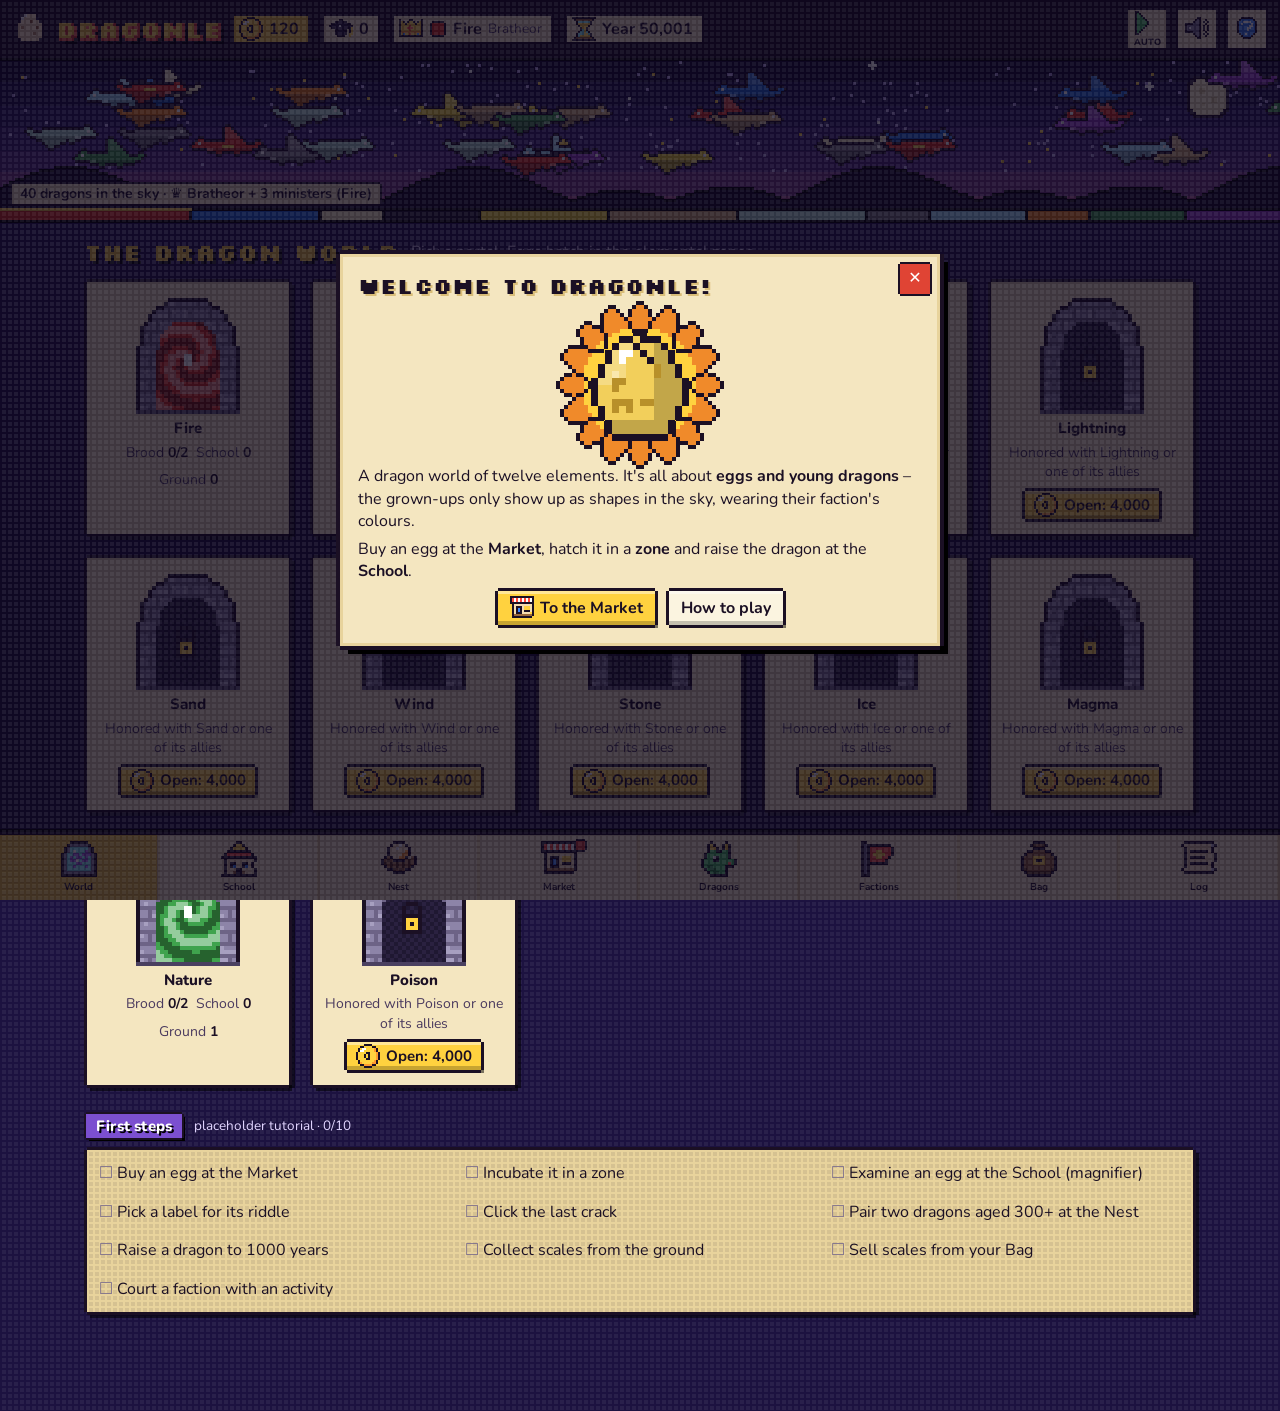
==== commit dc02654f: "Show the dragon year instead of play time, starting at year 50,000 Co-Authored-By: Claude Opus 5.5 <" ====
--- a/index.html
+++ b/index.html
@@ -10,7 +10,7 @@
   <link rel="preconnect" href="https://fonts.googleapis.com">
   <link rel="preconnect" href="https://fonts.gstatic.com" crossorigin>
   <link href="https://fonts.googleapis.com/css2?family=Nunito:wght@400;600;700;800&family=Silkscreen:wght@400;700&display=swap" rel="stylesheet">
-  <link rel="stylesheet" href="style.css?v=3.6.3">
+  <link rel="stylesheet" href="style.css?v=3.6.4">
 </head>
 <body>
   <header class="topbar">
@@ -19,7 +19,7 @@
       <span class="chip gold" title="Gold"><span data-icon="coin"></span><b id="gold">0</b></span>
       <span class="chip" title="Dragon School reputation – makes riddles clearer"><span data-icon="cap"></span><b id="schoolrep">0</b></span>
       <span class="chip ruler" id="ruler-chip" title="Ruling faction"></span>
-      <span class="chip time" title="Time played (1 year = 1 second)"><span data-icon="hourglass"></span><b id="played">0</b></span>
+      <span class="chip time" title="The year of the dragon world (1 year = 1 second of play)"><span data-icon="hourglass"></span><b id="played">0</b></span>
     </div>
     <div class="tools">
       <button class="tool" id="btn-anim" type="button" title="Animations: auto / full / short"></button>
@@ -62,12 +62,12 @@
   <div id="toasts" class="toasts" aria-live="polite"></div>
   <div id="flash" class="flash" aria-hidden="true"></div>
 
-  <script src="config.js?v=3.6.3"></script>
-  <script src="core.js?v=3.6.3"></script>
-  <script src="sprites.js?v=3.6.3"></script>
-  <script src="voices.js?v=3.6.3"></script>
-  <script src="court.js?v=3.6.3"></script>
-  <script src="cinema.js?v=3.6.3"></script>
-  <script src="ui.js?v=3.6.3"></script>
+  <script src="config.js?v=3.6.4"></script>
+  <script src="core.js?v=3.6.4"></script>
+  <script src="sprites.js?v=3.6.4"></script>
+  <script src="voices.js?v=3.6.4"></script>
+  <script src="court.js?v=3.6.4"></script>
+  <script src="cinema.js?v=3.6.4"></script>
+  <script src="ui.js?v=3.6.4"></script>
 </body>
 </html>
--- a/style.css
+++ b/style.css
@@ -262,7 +262,7 @@
 
 /* ---------------------------------------------------------------- log */
 .log { display: grid; gap: 8px; font-size: 15px; }
-.log .li { display: grid; grid-template-columns: 74px 1fr; gap: 8px; padding: 6px 8px; margin: 2px; background: var(--paper); box-shadow: var(--pb2); }
+.log .li { display: grid; grid-template-columns: 86px 1fr; gap: 8px; padding: 6px 8px; margin: 2px; background: var(--paper); box-shadow: var(--pb2); }
 .log .li .t { color: var(--mute); font-weight: 700; }
 .log .li.good { border-left: 6px solid var(--green); } .log .li.bad { border-left: 6px solid var(--red); } .log .li.epic { border-left: 6px solid var(--purple); } .log .li.war { border-left: 6px solid var(--orange); }
 .hist { display: grid; grid-template-columns: repeat(13, 1fr); gap: 4px; align-items: end; height: 130px; }
@@ -366,7 +366,6 @@
   .brand-name { font-size: 18px; }
   .sky-wrap { height: 132px; }
   .nav button { font-size: 8px; }
-  .chip.time { display: none; }
   .cols-2 { grid-template-columns: 1fr; }
   .vecrow { grid-template-columns: 92px 1fr 42px; }
   .coll { grid-template-columns: 74px repeat(20, 14px); }
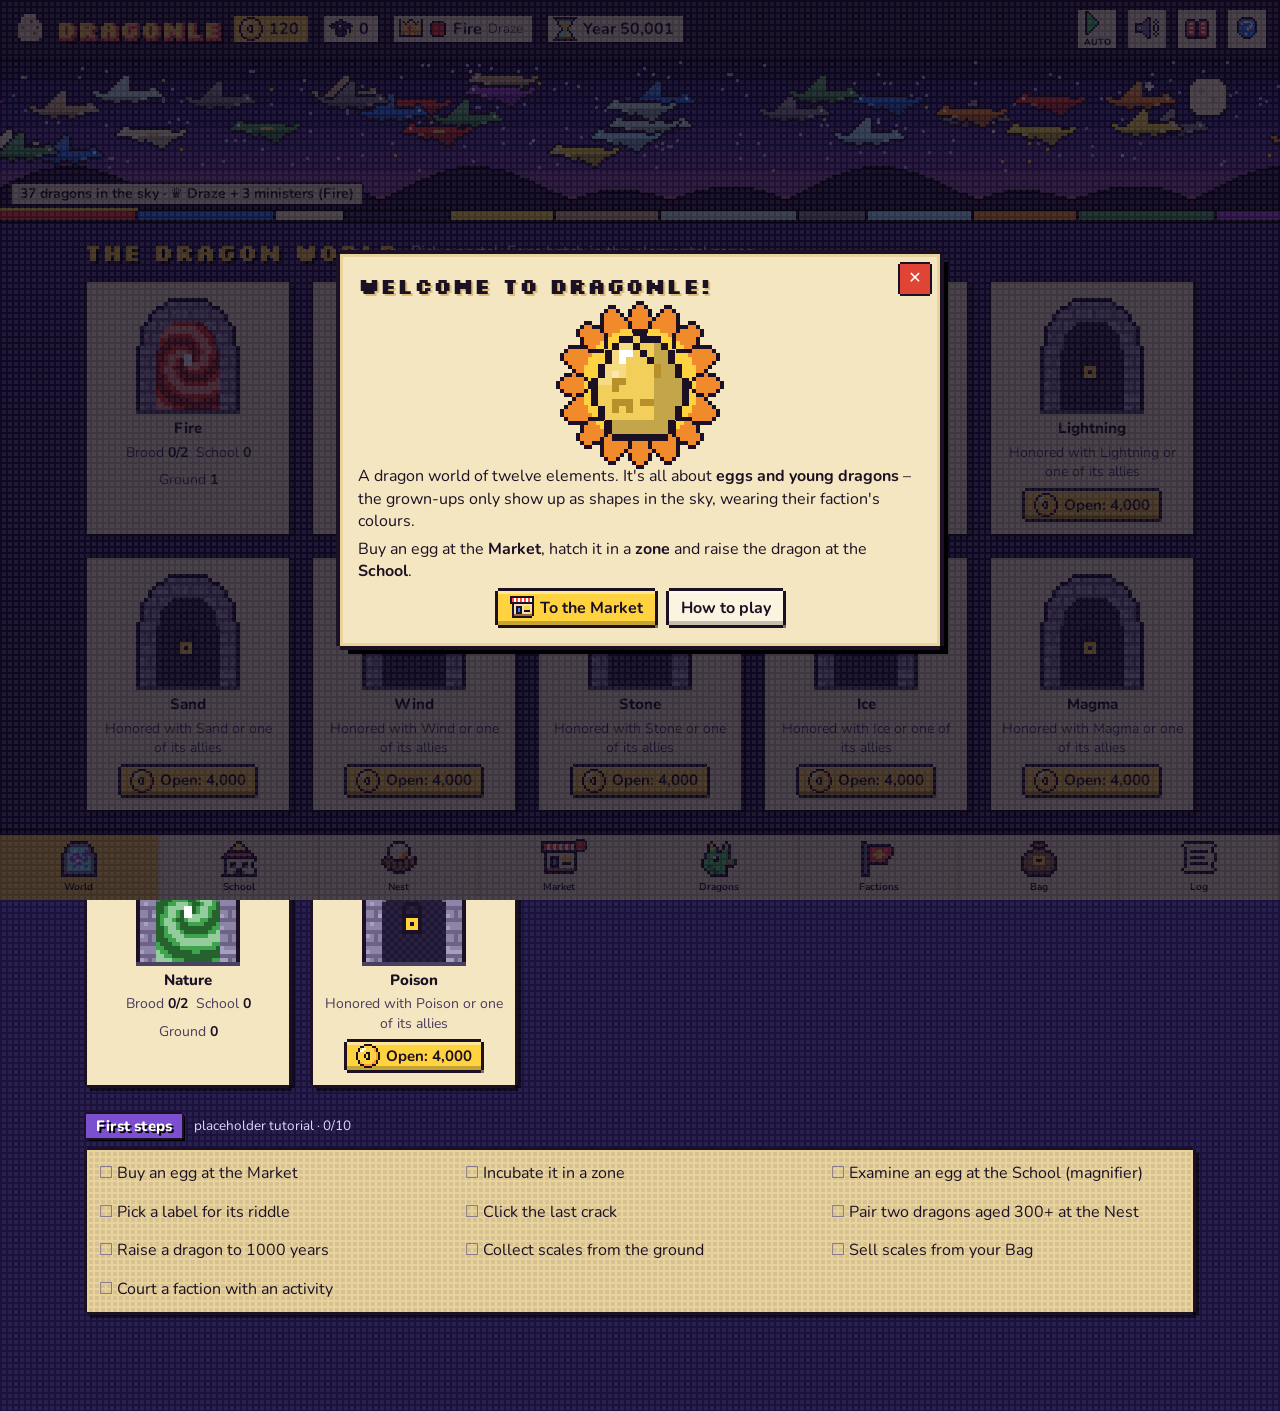
==== commit 5ca5b437: "Throne arguments, the Chronicle of the Skies, talking faces, finer dragons - A faction that challeng" ====
--- a/index.html
+++ b/index.html
@@ -10,7 +10,7 @@
   <link rel="preconnect" href="https://fonts.googleapis.com">
   <link rel="preconnect" href="https://fonts.gstatic.com" crossorigin>
   <link href="https://fonts.googleapis.com/css2?family=Nunito:wght@400;600;700;800&family=Silkscreen:wght@400;700&display=swap" rel="stylesheet">
-  <link rel="stylesheet" href="style.css?v=3.6.4">
+  <link rel="stylesheet" href="style.css?v=3.7.0">
 </head>
 <body>
   <header class="topbar">
@@ -24,6 +24,7 @@
     <div class="tools">
       <button class="tool" id="btn-anim" type="button" title="Animations: auto / full / short"></button>
       <button class="tool" id="btn-sound" type="button" title="Sound on/off"></button>
+      <button class="tool" id="btn-story" type="button" title="The Chronicle of the Skies – factions, kings and their stories"></button>
       <button class="tool" id="btn-help" type="button" title="How to play"></button>
     </div>
   </header>
@@ -62,12 +63,12 @@
   <div id="toasts" class="toasts" aria-live="polite"></div>
   <div id="flash" class="flash" aria-hidden="true"></div>
 
-  <script src="config.js?v=3.6.4"></script>
-  <script src="core.js?v=3.6.4"></script>
-  <script src="sprites.js?v=3.6.4"></script>
-  <script src="voices.js?v=3.6.4"></script>
-  <script src="court.js?v=3.6.4"></script>
-  <script src="cinema.js?v=3.6.4"></script>
-  <script src="ui.js?v=3.6.4"></script>
+  <script src="config.js?v=3.7.0"></script>
+  <script src="core.js?v=3.7.0"></script>
+  <script src="sprites.js?v=3.7.0"></script>
+  <script src="voices.js?v=3.7.0"></script>
+  <script src="court.js?v=3.7.0"></script>
+  <script src="cinema.js?v=3.7.0"></script>
+  <script src="ui.js?v=3.7.0"></script>
 </body>
 </html>
--- a/style.css
+++ b/style.css
@@ -191,7 +191,7 @@
 .card { display: flex; gap: 12px; align-items: center; padding: 10px; margin: 3px; background: var(--paper); box-shadow: var(--pb), var(--drop); }
 .card.click { cursor: pointer; }
 .card.click:hover { transform: translateY(-2px); }
-.card .pic { flex: 0 0 auto; width: 104px; height: 72px; display: grid; place-items: center; background: var(--dither), #fbf4e0; box-shadow: var(--pb2); margin: 2px; cursor: pointer; }
+.card .pic { flex: 0 0 auto; width: 136px; height: 94px; display: grid; place-items: center; background: var(--dither), #fbf4e0; box-shadow: var(--pb2); margin: 2px; cursor: pointer; }
 .card .meta { flex: 1; min-width: 0; display: grid; gap: 4px; }
 .card .meta .nm { font-weight: 700; font-size: 17px; }
 .card .acts { display: flex; gap: 4px; flex-wrap: wrap; }
@@ -249,7 +249,7 @@
 .net { width: 100%; max-width: 580px; display: block; margin: 6px auto; background: var(--dither), #fbf4e0; box-shadow: var(--pb2); shape-rendering: crispEdges; }
 .legend { display: flex; gap: 12px; flex-wrap: wrap; font-size: 14px; justify-content: center; margin-top: 8px; }
 .kingbox { display: flex; gap: 10px; align-items: center; }
-.kingbox .pic { width: 104px; height: 72px; display: grid; place-items: center; background: var(--dither), var(--yellow); box-shadow: var(--pb2); margin: 2px; cursor: pointer; }
+.kingbox .pic { width: 136px; height: 94px; display: grid; place-items: center; background: var(--dither), var(--yellow); box-shadow: var(--pb2); margin: 2px; cursor: pointer; }
 
 /* ---------------------------------------------------------------- bag & collection */
 table.list { width: 100%; border-collapse: collapse; font-size: 15px; }
@@ -413,8 +413,8 @@
 .nscene .nbowl { display: block; margin-bottom: 4px; }
 .nscene .nd { position: absolute; bottom: 76px; cursor: pointer; z-index: 1; }
 .nscene .nd img { display: block; }
-.nscene .nd.l { left: calc(50% - 104px); }
-.nscene .nd.r { right: calc(50% - 104px); }
+.nscene .nd.l { left: calc(50% - 136px); }
+.nscene .nd.r { right: calc(50% - 136px); }
 .nscene .nd:hover img { transform: translateY(-3px); }
 .nscene .nd.ghost { opacity: .5; filter: grayscale(1) brightness(2.4); cursor: default; }
 .nscene .nheart { position: absolute; left: 50%; bottom: 118px; transform: translateX(-50%); z-index: 2; }
@@ -460,12 +460,12 @@
 table.list th { font-size: 13px; }
 
 /* ================================================================ royal herald (bottom speech bar) */
-.herald { --c: #ffd23f; position: fixed; left: 0; right: 0; bottom: calc(var(--navh) + env(safe-area-inset-bottom)); z-index: 45; display: grid; grid-template-columns: 92px 1fr auto; gap: 10px; align-items: center; padding: 8px 12px 8px 10px; background: var(--dither), #241a3e; border-top: 3px solid #000; box-shadow: 0 -3px 0 0 var(--c); color: #f4e6c0; min-height: 84px; cursor: pointer; }
+.herald { --c: #ffd23f; position: fixed; left: 0; right: 0; bottom: calc(var(--navh) + env(safe-area-inset-bottom)); z-index: 45; display: grid; grid-template-columns: 104px 1fr auto; gap: 10px; align-items: center; padding: 8px 12px 8px 10px; background: var(--dither), #241a3e; border-top: 3px solid #000; box-shadow: 0 -3px 0 0 var(--c); color: #f4e6c0; min-height: 84px; cursor: pointer; }
 .herald[hidden] { display: none; }
 .herald.idle { opacity: .85; }
-.herald .hp { width: 92px; height: 64px; display: grid; place-items: center; background: var(--dither), color-mix(in srgb, var(--c) 35%, #120c22); box-shadow: var(--pb2); position: relative; overflow: hidden; }
+.herald .hp { width: 104px; height: 78px; display: grid; place-items: center; background: var(--dither), color-mix(in srgb, var(--c) 35%, #120c22); box-shadow: var(--pb2); position: relative; overflow: hidden; }
 .herald .hp img { display: block; }
-.herald.king .hp::after { content: '♛'; position: absolute; top: -2px; left: 4px; color: #ffd23f; font-size: 18px; text-shadow: 2px 2px 0 #000; }
+.herald.king .hp::after { content: none; position: absolute; top: -2px; left: 4px; color: #ffd23f; font-size: 18px; text-shadow: 2px 2px 0 #000; }
 .herald .hn { font-family: var(--display); font-weight: 700; font-size: 14px; color: var(--c); text-shadow: 2px 2px 0 #000; line-height: 1.1; }
 .herald .hn small { font-family: var(--font); font-weight: 600; font-size: 12px; color: #c9b8ff; text-shadow: none; margin-left: 6px; }
 .herald .ht { font-size: 16px; line-height: 1.35; min-height: 44px; margin-top: 2px; }
@@ -478,7 +478,7 @@
 .herald.min { min-height: 0; grid-template-columns: 1fr auto; padding: 4px 12px; }
 .herald.min .hp { display: none; }
 .herald.min .ht { min-height: 0; font-size: 14px; white-space: nowrap; overflow: hidden; text-overflow: ellipsis; }
-body.has-herald { padding-bottom: calc(var(--navh) + 96px + env(safe-area-inset-bottom)); }
+body.has-herald { padding-bottom: calc(var(--navh) + 104px + env(safe-area-inset-bottom)); }
 body.has-herald.herald-min { padding-bottom: calc(var(--navh) + 52px + env(safe-area-inset-bottom)); }
 body.has-herald .toasts { bottom: calc(var(--navh) + 104px); }
 
@@ -567,3 +567,73 @@
   .envoy .pickrow { grid-template-columns: 1fr; }
   .cine-champ img { max-width: 44vw; }
 }
+
+/* ================================================================ the argument before the throne */
+.arena { --cc: #e04434; --ck: #ffd23f; position: fixed; inset: 0; z-index: 90; display: none; place-items: center; padding: 12px; background: var(--dither-light), radial-gradient(ellipse at 50% 30%, #3a2a10, #120c22 70%); }
+.arena.on { display: grid; }
+.arena.hit .ar-box { animation: rumble .1s steps(2) 3; }
+.ar-box { width: min(100%, 920px); max-height: calc(100vh - 24px); overflow: auto; background: var(--dither), #241a3e; color: #f4e6c0; padding: 16px; box-shadow: 0 -4px 0 0 #ffd23f, 0 4px 0 0 #ffd23f, -4px 0 0 0 #ffd23f, 4px 0 0 0 #ffd23f, 10px 10px 0 0 #000; display: grid; gap: 12px; }
+.ar-head { text-align: center; display: grid; gap: 2px; }
+.ar-head small { font-family: var(--display); font-size: 13px; color: #ffb0a0; letter-spacing: 3px; }
+.ar-head b { font-family: var(--display); font-size: clamp(18px, 3.4vw, 32px); color: #ffd23f; text-shadow: 3px 3px 0 var(--red), 5px 5px 0 #000; }
+.ar-head b i { font-style: normal; color: #fff; margin: 0 6px; }
+.ar-head em { font-style: normal; font-size: 14px; color: #c9b8ff; }
+.ar-stage { display: grid; grid-template-columns: 1fr minmax(180px, 1.2fr) 1fr; gap: 12px; align-items: center; }
+.ar-side { display: grid; justify-items: center; gap: 6px; padding: 10px 6px; background: var(--dither-light), color-mix(in srgb, var(--c) 40%, #120c22); box-shadow: var(--pb2); }
+.ar-side.chal { --c: var(--cc); } .ar-side.king { --c: var(--ck); }
+.ar-side .face { display: block; filter: drop-shadow(4px 4px 0 rgba(0,0,0,.55)); max-width: 100%; height: auto; }
+.ar-side .plate { text-align: center; display: grid; }
+.ar-side .plate b { font-family: var(--display); font-size: 16px; color: #fff; text-shadow: 2px 2px 0 #000; }
+.ar-side .plate small { color: #e9dcff; font-size: 13px; }
+.ar-side .pips { display: flex; gap: 8px; }
+.ar-side .pips i { width: 18px; height: 18px; background: #120c22; box-shadow: var(--pb2); }
+.ar-side .pips i.on { background: var(--c); box-shadow: var(--pb2), 0 0 0 3px #fff inset; }
+.ar-mid { display: grid; gap: 8px; justify-items: center; text-align: center; }
+.ar-topic { font-family: var(--display); font-size: clamp(14px, 2.2vw, 20px); color: #fff; background: #000; padding: 4px 12px; box-shadow: var(--pb2); }
+.ar-gauge { position: relative; width: 100%; height: 22px; background: var(--cc); box-shadow: 0 -3px 0 0 #000, 0 3px 0 0 #000, -3px 0 0 0 #000, 3px 0 0 0 #000; }
+.ar-gauge .k { position: absolute; left: 0; top: 0; bottom: 0; width: 50%; background: repeating-linear-gradient(90deg, var(--ck) 0 8px, #fff6b0 8px 10px); transition: width .3s steps(4); }
+.ar-gauge .needle { position: absolute; top: -10px; bottom: -10px; width: 4px; left: 50%; margin-left: -2px; background: #fff; box-shadow: 0 0 0 2px #000; transition: left .08s steps(1); }
+.ar-odds { font-size: 14px; color: #c9b8ff; }
+.ar-odds b { color: #fff; }
+.ar-verdict { min-height: 30px; font-family: var(--display); font-size: clamp(16px, 2.8vw, 26px); opacity: 0; transform: scale(2); }
+.ar-verdict.on { opacity: 1; transform: scale(1) rotate(-4deg); transition: transform .18s steps(3); }
+.ar-verdict.k { color: #ffd23f; text-shadow: 3px 3px 0 #000; }
+.ar-verdict.c { color: #ff6a5a; text-shadow: 3px 3px 0 #000; }
+.ar-says { display: grid; grid-template-columns: 1fr 1fr; gap: 14px; }
+.ar-say { --bb: #fffaf0; color: #1b1024; font-weight: 700; font-size: 16px; min-height: 64px; opacity: .35; }
+.ar-say.on { opacity: 1; }
+.ar-say.king { text-align: right; }
+.ar-say.king::after { left: auto; right: 24px; }
+.ar-actions { display: flex; flex-wrap: wrap; gap: 6px; justify-content: center; }
+.ar-final { display: none; text-align: center; padding: 10px; }
+.ar-final.on { display: grid; gap: 4px; animation: pop .3s steps(3); }
+.ar-final b { font-family: var(--display); font-size: clamp(26px, 5vw, 48px); }
+.ar-final span { font-size: 18px; font-weight: 800; }
+.ar-final.k b { color: #ffd23f; text-shadow: 4px 4px 0 #7a5a00, 7px 7px 0 #000; }
+.ar-final.c { background: var(--dither-light), #5a0e14; box-shadow: var(--pb2); }
+.ar-final.c b { color: #fff; text-shadow: 4px 4px 0 var(--red), 7px 7px 0 #000; }
+
+/* ================================================================ the chronicle */
+.chron-tabs { display: flex; flex-wrap: wrap; gap: 4px; margin-bottom: 12px; }
+.chron-tabs .btn { min-height: 30px; padding: 1px 8px; font-size: 14px; background: #fbf4e0; }
+.chron-tabs .btn.on { background: var(--yellow); }
+.chron-head { display: grid; grid-template-columns: auto 1fr; gap: 14px; align-items: center; padding: 12px; margin: 3px 3px 12px; color: #fff; text-shadow: 2px 2px 0 #000; box-shadow: var(--pb), var(--drop); }
+.chron-head h3 { font-size: 22px; color: #fff; }
+.chron-head .stats { display: flex; flex-wrap: wrap; gap: 6px 14px; font-size: 14px; }
+.chron-head .stats b { font-size: 16px; }
+.chron-head small { color: #f4e6c0; }
+.reign { display: grid; grid-template-columns: 112px 1fr; gap: 12px; padding: 10px; margin: 3px 3px 12px; background: var(--paper); box-shadow: var(--pb), var(--drop); }
+.reign .portrait { display: grid; place-items: center; align-self: start; background: var(--dither), color-mix(in srgb, var(--c) 35%, #fbf4e0); box-shadow: var(--pb2); padding: 6px 0; margin: 2px; }
+.reign .portrait img { display: block; }
+.reign h4 { margin: 0; font-family: var(--display); font-size: 16px; }
+.reign .years { font-size: 14px; font-weight: 800; color: var(--purple); }
+.reign .years.now { color: #1f7a34; }
+.reign p { margin: 6px 0 0; font-size: 15px; line-height: 1.45; }
+.reign .bar { margin-top: 6px; }
+@media (max-width: 700px) {
+  .ar-stage { grid-template-columns: 1fr 1fr; }
+  .ar-mid { grid-column: 1 / -1; grid-row: 2; }
+  .ar-says { grid-template-columns: 1fr; }
+  .reign { grid-template-columns: 1fr; }
+  .chron-head { grid-template-columns: 1fr; }
+}
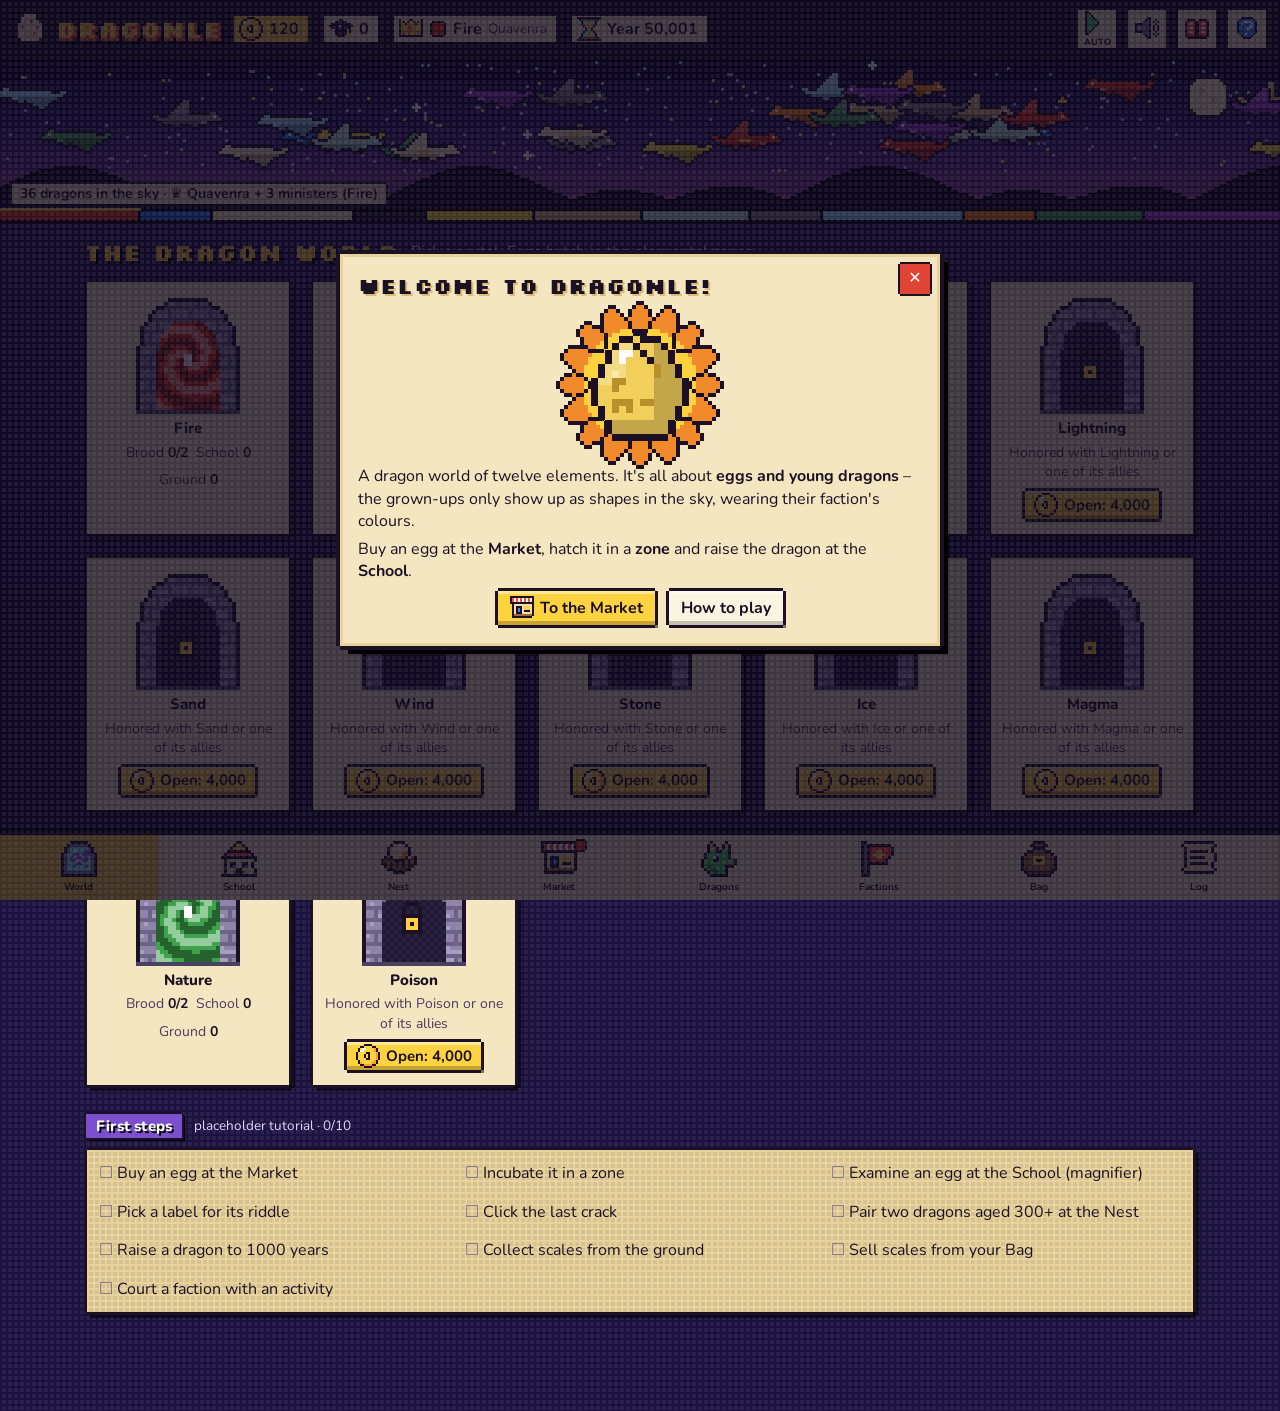
==== commit b7c041fb: "Kings speak every 100 years with 1,200 unique quotes; notices move to the corner - 100 hand-written " ====
--- a/index.html
+++ b/index.html
@@ -10,7 +10,7 @@
   <link rel="preconnect" href="https://fonts.googleapis.com">
   <link rel="preconnect" href="https://fonts.gstatic.com" crossorigin>
   <link href="https://fonts.googleapis.com/css2?family=Nunito:wght@400;600;700;800&family=Silkscreen:wght@400;700&display=swap" rel="stylesheet">
-  <link rel="stylesheet" href="style.css?v=3.7.0">
+  <link rel="stylesheet" href="style.css?v=3.7.2">
 </head>
 <body>
   <header class="topbar">
@@ -63,12 +63,14 @@
   <div id="toasts" class="toasts" aria-live="polite"></div>
   <div id="flash" class="flash" aria-hidden="true"></div>
 
-  <script src="config.js?v=3.7.0"></script>
-  <script src="core.js?v=3.7.0"></script>
-  <script src="sprites.js?v=3.7.0"></script>
-  <script src="voices.js?v=3.7.0"></script>
-  <script src="court.js?v=3.7.0"></script>
-  <script src="cinema.js?v=3.7.0"></script>
-  <script src="ui.js?v=3.7.0"></script>
+  <script src="config.js?v=3.7.2"></script>
+  <script src="core.js?v=3.7.2"></script>
+  <script src="sprites.js?v=3.7.2"></script>
+  <script src="voices.js?v=3.7.2"></script>
+  <script src="quotes-1.js?v=3.7.2"></script>
+  <script src="quotes-2.js?v=3.7.2"></script>
+  <script src="court.js?v=3.7.2"></script>
+  <script src="cinema.js?v=3.7.2"></script>
+  <script src="ui.js?v=3.7.2"></script>
 </body>
 </html>
--- a/style.css
+++ b/style.css
@@ -637,3 +637,9 @@
   .reign { grid-template-columns: 1fr; }
   .chron-head { grid-template-columns: 1fr; }
 }
+
+/* corner notices: one stack above the herald, never over the game */
+.clutches { left: auto !important; right: 14px; bottom: auto !important; }
+.cbox .crow { display: flex; gap: 8px; align-items: center; }
+.cbox .cpic { flex: 0 0 auto; display: grid; place-items: center; background: var(--dither), #fbf4e0; box-shadow: var(--pb2); padding: 2px; margin: 2px; }
+.cbox .cpic img { display: block; }
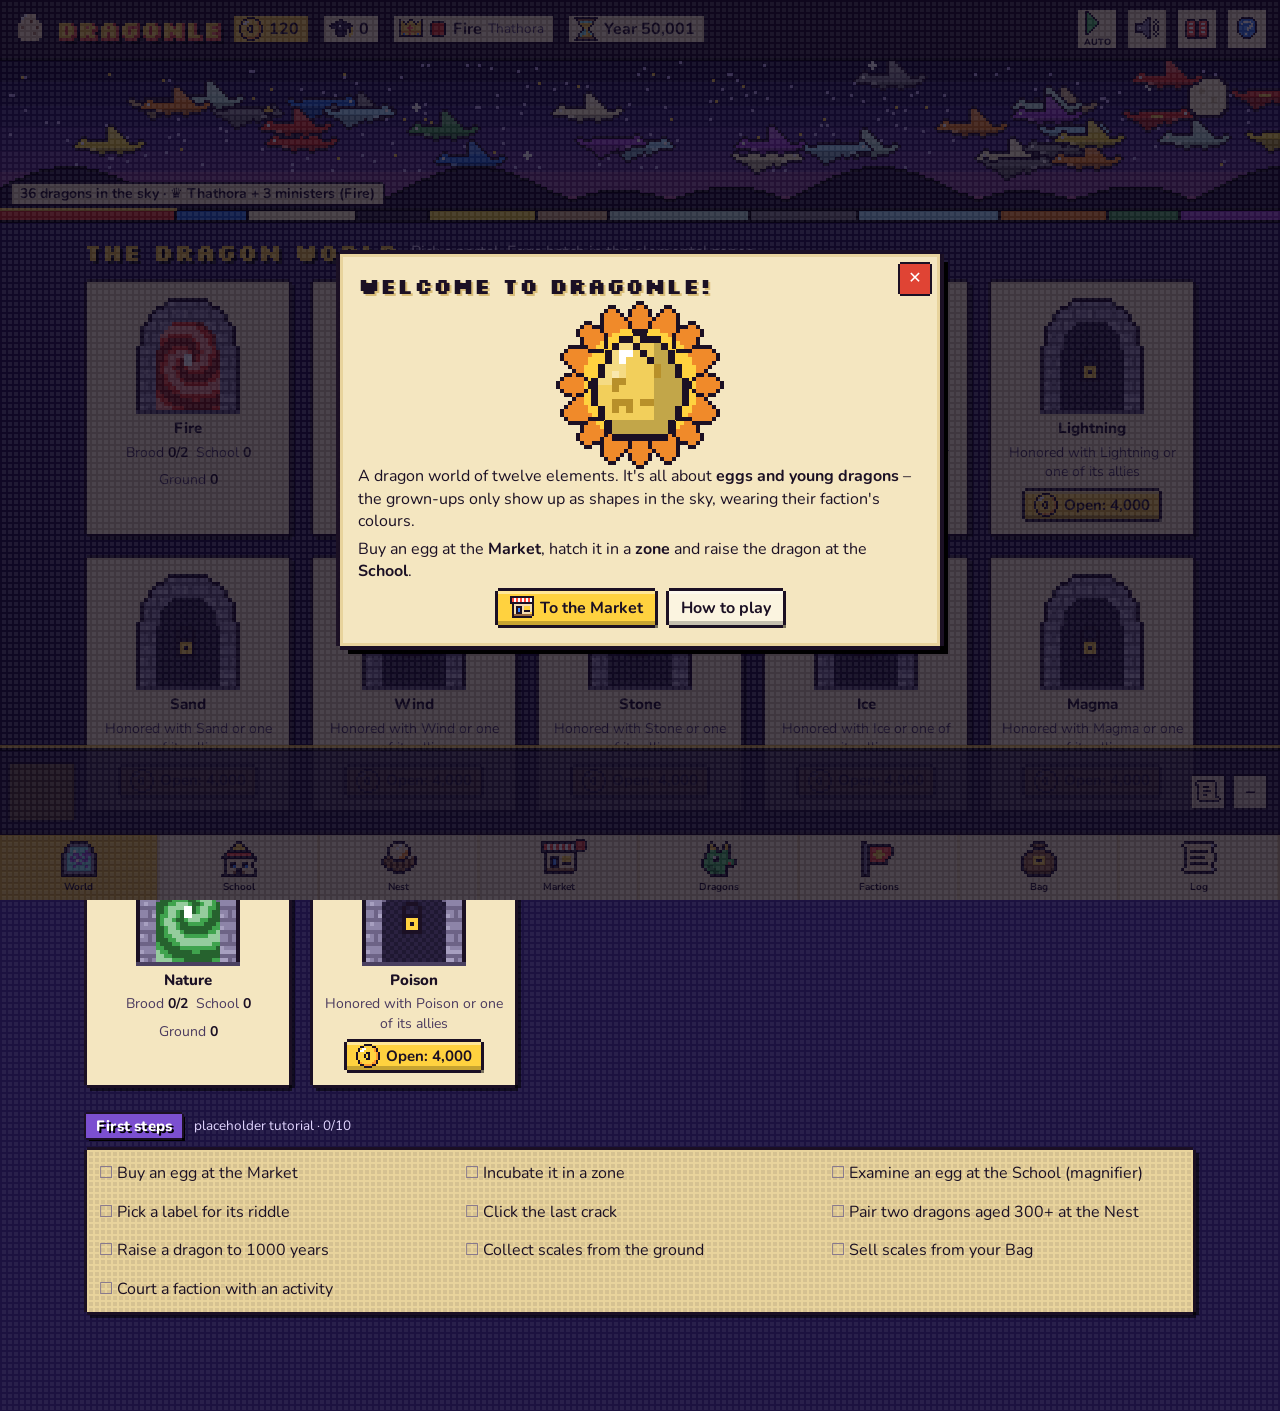
==== commit eec93813: "A law for every faction; herald no longer overlaps - New laws with real effects: Law of Dawn (examin" ====
--- a/index.html
+++ b/index.html
@@ -10,7 +10,7 @@
   <link rel="preconnect" href="https://fonts.googleapis.com">
   <link rel="preconnect" href="https://fonts.gstatic.com" crossorigin>
   <link href="https://fonts.googleapis.com/css2?family=Nunito:wght@400;600;700;800&family=Silkscreen:wght@400;700&display=swap" rel="stylesheet">
-  <link rel="stylesheet" href="style.css?v=3.7.2">
+  <link rel="stylesheet" href="style.css?v=3.7.3">
 </head>
 <body>
   <header class="topbar">
@@ -63,14 +63,14 @@
   <div id="toasts" class="toasts" aria-live="polite"></div>
   <div id="flash" class="flash" aria-hidden="true"></div>
 
-  <script src="config.js?v=3.7.2"></script>
-  <script src="core.js?v=3.7.2"></script>
-  <script src="sprites.js?v=3.7.2"></script>
-  <script src="voices.js?v=3.7.2"></script>
-  <script src="quotes-1.js?v=3.7.2"></script>
-  <script src="quotes-2.js?v=3.7.2"></script>
-  <script src="court.js?v=3.7.2"></script>
-  <script src="cinema.js?v=3.7.2"></script>
-  <script src="ui.js?v=3.7.2"></script>
+  <script src="config.js?v=3.7.3"></script>
+  <script src="core.js?v=3.7.3"></script>
+  <script src="sprites.js?v=3.7.3"></script>
+  <script src="voices.js?v=3.7.3"></script>
+  <script src="quotes-1.js?v=3.7.3"></script>
+  <script src="quotes-2.js?v=3.7.3"></script>
+  <script src="court.js?v=3.7.3"></script>
+  <script src="cinema.js?v=3.7.3"></script>
+  <script src="ui.js?v=3.7.3"></script>
 </body>
 </html>
--- a/style.css
+++ b/style.css
@@ -643,3 +643,16 @@
 .cbox .crow { display: flex; gap: 8px; align-items: center; }
 .cbox .cpic { flex: 0 0 auto; display: grid; place-items: center; background: var(--dither), #fbf4e0; box-shadow: var(--pb2); padding: 2px; margin: 2px; }
 .cbox .cpic img { display: block; }
+
+/* herald as a flexible row: the talking face never covers the name or the text */
+.herald { display: flex !important; align-items: center; gap: 12px; }
+.herald > .hp { flex: 0 0 auto; width: auto !important; height: auto !important; min-width: 64px; min-height: 56px; padding: 4px; }
+.herald > .hp img { display: block; max-height: 72px; width: auto; height: auto; }
+.herald > div:nth-child(2) { flex: 1 1 auto; min-width: 0; }
+.herald > .hb { flex: 0 0 auto; align-self: center; }
+.herald .hn { white-space: nowrap; overflow: hidden; text-overflow: ellipsis; }
+.herald .ht { overflow-wrap: anywhere; }
+@media (max-width: 700px) {
+  .herald > .hp img { max-height: 48px; }
+  .herald .hn small { display: block; margin-left: 0; }
+}
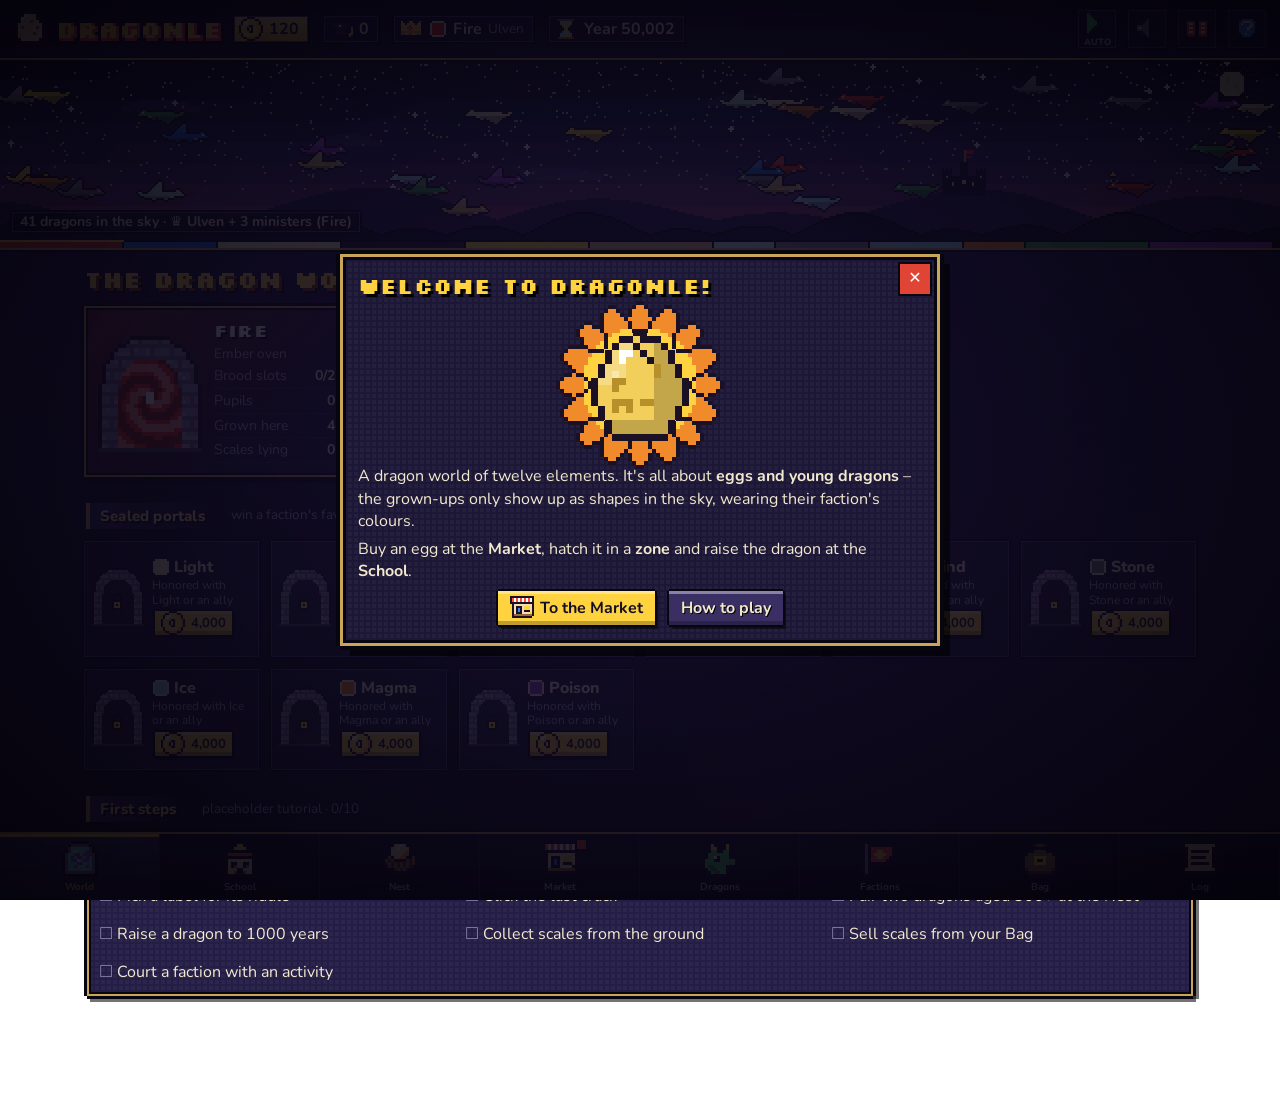
==== commit 05ace597: "Graphics redesign: night-sky JRPG windows, gold trim, realm cards, layered sky with the King's castl" ====
--- a/index.html
+++ b/index.html
@@ -10,7 +10,7 @@
   <link rel="preconnect" href="https://fonts.googleapis.com">
   <link rel="preconnect" href="https://fonts.gstatic.com" crossorigin>
   <link href="https://fonts.googleapis.com/css2?family=Nunito:wght@400;600;700;800&family=Silkscreen:wght@400;700&display=swap" rel="stylesheet">
-  <link rel="stylesheet" href="style.css?v=3.7.3">
+  <link rel="stylesheet" href="style.css?v=4.0.0">
 </head>
 <body>
   <header class="topbar">
@@ -63,14 +63,14 @@
   <div id="toasts" class="toasts" aria-live="polite"></div>
   <div id="flash" class="flash" aria-hidden="true"></div>
 
-  <script src="config.js?v=3.7.3"></script>
-  <script src="core.js?v=3.7.3"></script>
-  <script src="sprites.js?v=3.7.3"></script>
-  <script src="voices.js?v=3.7.3"></script>
-  <script src="quotes-1.js?v=3.7.3"></script>
-  <script src="quotes-2.js?v=3.7.3"></script>
-  <script src="court.js?v=3.7.3"></script>
-  <script src="cinema.js?v=3.7.3"></script>
-  <script src="ui.js?v=3.7.3"></script>
+  <script src="config.js?v=4.0.0"></script>
+  <script src="core.js?v=4.0.0"></script>
+  <script src="sprites.js?v=4.0.0"></script>
+  <script src="voices.js?v=4.0.0"></script>
+  <script src="quotes-1.js?v=4.0.0"></script>
+  <script src="quotes-2.js?v=4.0.0"></script>
+  <script src="court.js?v=4.0.0"></script>
+  <script src="cinema.js?v=4.0.0"></script>
+  <script src="ui.js?v=4.0.0"></script>
 </body>
 </html>
--- a/style.css
+++ b/style.css
@@ -1,13 +1,18 @@
 /* Dragonle – retro pixel style. No rounded corners: every frame is a notched pixel border. */
 :root {
-  --night1: #1c1240;
-  --night2: #2d1b63;
-  --paper: #f4e6c0;
-  --paper2: #e8d39c;
-  --paper3: #d9bd78;
-  --ink: #1b1024;
-  --ink2: #4a3a5e;
-  --mute: #7d6f8c;
+  --night1: #0c0a1c;
+  --night2: #1d1640;
+  --paper: #1c1736;      /* window */
+  --paper2: #241d45;     /* raised window */
+  --paper3: #3a2f63;
+  --inset: #120e26;      /* wells, bars, picture frames */
+  --inset2: #2a2350;
+  --ink: #f3e9cf;        /* text */
+  --ink2: #b9acd8;
+  --mute: #8a7fa8;
+  --dark: #140f26;       /* text on bright surfaces */
+  --frame: #c9a55a;      /* gold window trim */
+  --frame2: #4a3d78;     /* quiet trim */
   --red: #e04434;
   --yellow: #ffd23f;
   --orange: #f08a2a;
@@ -21,12 +26,12 @@
   --display: 'Silkscreen', 'Courier New', monospace; /* blocky pixel font, only for big titles */
   --navh: 68px;
   /* pixel border (notched corners) and hard pixel drop shadow */
-  --pb: 0 -3px 0 0 var(--ink), 0 3px 0 0 var(--ink), -3px 0 0 0 var(--ink), 3px 0 0 0 var(--ink);
-  --pb2: 0 -2px 0 0 var(--ink), 0 2px 0 0 var(--ink), -2px 0 0 0 var(--ink), 2px 0 0 0 var(--ink);
+  --pb: 0 -3px 0 0 #07050f, 0 3px 0 0 #07050f, -3px 0 0 0 #07050f, 3px 0 0 0 #07050f, inset 0 0 0 2px var(--frame), inset 0 0 0 4px #07050f;
+  --pb2: 0 -2px 0 0 #07050f, 0 2px 0 0 #07050f, -2px 0 0 0 #07050f, 2px 0 0 0 #07050f, inset 0 0 0 1px var(--frame2);
   --drop: 3px 6px 0 0 rgba(0,0,0,.55), 6px 3px 0 0 rgba(0,0,0,.55);
   --drop-s: 3px 3px 0 0 rgba(0,0,0,.5);
   /* 2×2 pixel dither dots */
-  --dither: conic-gradient(from 90deg at 2px 2px, rgba(27,16,36,.09) 90deg, transparent 0) 0 0 / 6px 6px;
+  --dither: conic-gradient(from 90deg at 2px 2px, rgba(255,255,255,.035) 90deg, transparent 0) 0 0 / 6px 6px;
   --dither-light: conic-gradient(from 90deg at 2px 2px, rgba(255,255,255,.06) 90deg, transparent 0) 0 0 / 6px 6px;
 }
 * { box-sizing: border-box; }
@@ -72,7 +77,7 @@
 .btn:disabled { opacity: .5; cursor: not-allowed; filter: grayscale(.6); transform: none; }
 .btn.ember { background: var(--orange); }
 .btn.go { background: var(--teal); color: #fff; text-shadow: 2px 2px 0 rgba(0,0,0,.4); }
-.btn.ghost { background: #fbf4e0; }
+.btn.ghost { background: var(--inset); }
 .btn.small { min-height: 28px; padding: 1px 9px; font-size: 15px; }
 .btn.danger { background: var(--red); color: #fff; text-shadow: 2px 2px 0 rgba(0,0,0,.4); }
 
@@ -121,7 +126,7 @@
 .tabs .btn.on { background: var(--pink); color: #fff; text-shadow: 2px 2px 0 rgba(0,0,0,.4); }
 .empty { padding: 18px; text-align: center; color: var(--ink2); }
 .sw { display: inline-block; width: 12px; height: 12px; vertical-align: -1px; box-shadow: 0 -2px 0 0 var(--ink), 0 2px 0 0 var(--ink), -2px 0 0 0 var(--ink), 2px 0 0 0 var(--ink); margin: 0 3px; }
-.tag { display: inline-block; padding: 0 6px; font-size: 13px; font-weight: 700; background: #fbf4e0; box-shadow: var(--pb2); margin: 2px 5px 2px 2px; }
+.tag { display: inline-block; padding: 0 6px; font-size: 13px; font-weight: 700; background: var(--inset); box-shadow: var(--pb2); margin: 2px 5px 2px 2px; }
 .tag.pure { background: var(--yellow); }
 .tag.deep { background: var(--ink); color: #c9b8ff; }
 .tag.imp { background: var(--pink); color: #fff; }
@@ -131,11 +136,11 @@
 .tag.restless { background: var(--orange); animation: blink 1s steps(1) infinite; }
 
 /* bars: segmented pixel bars */
-.bar { height: 12px; background: #fbf4e0; box-shadow: var(--pb2); position: relative; overflow: hidden; margin: 2px; }
+.bar { height: 12px; background: var(--inset); box-shadow: var(--pb2); position: relative; overflow: hidden; margin: 2px; }
 .bar > i { position: absolute; left: 0; top: 0; bottom: 0; width: 0; background: repeating-linear-gradient(90deg, var(--green) 0 5px, #2f8a44 5px 6px); }
 .bar.gold > i { background: repeating-linear-gradient(90deg, var(--yellow) 0 5px, #d9a514 5px 6px); }
 .bar.ember > i { background: repeating-linear-gradient(90deg, var(--orange) 0 5px, #b8601a 5px 6px); }
-.vec { display: flex; height: 12px; box-shadow: var(--pb2); margin: 2px; background: #fbf4e0; }
+.vec { display: flex; height: 12px; box-shadow: var(--pb2); margin: 2px; background: var(--inset); }
 .vec span { height: 100%; }
 .vecrows { display: grid; gap: 7px; }
 .vecrow { display: grid; grid-template-columns: 116px 1fr 48px; gap: 8px; align-items: center; font-size: 15px; }
@@ -191,14 +196,14 @@
 .card { display: flex; gap: 12px; align-items: center; padding: 10px; margin: 3px; background: var(--paper); box-shadow: var(--pb), var(--drop); }
 .card.click { cursor: pointer; }
 .card.click:hover { transform: translateY(-2px); }
-.card .pic { flex: 0 0 auto; width: 136px; height: 94px; display: grid; place-items: center; background: var(--dither), #fbf4e0; box-shadow: var(--pb2); margin: 2px; cursor: pointer; }
+.card .pic { flex: 0 0 auto; width: 136px; height: 94px; display: grid; place-items: center; background: var(--dither), var(--inset); box-shadow: var(--pb2); margin: 2px; cursor: pointer; }
 .card .meta { flex: 1; min-width: 0; display: grid; gap: 4px; }
 .card .meta .nm { font-weight: 700; font-size: 17px; }
 .card .acts { display: flex; gap: 4px; flex-wrap: wrap; }
 .mature { color: #b05000; font-weight: 700; }
 
 /* ---------------------------------------------------------------- nesting ground */
-select { font: inherit; color: var(--ink); background: #fbf4e0; border: 0; padding: 5px 8px; margin: 3px; max-width: 100%; width: calc(100% - 6px); box-shadow: var(--pb2); }
+select { font: inherit; color: var(--ink); background: var(--inset); border: 0; padding: 5px 8px; margin: 3px; max-width: 100%; width: calc(100% - 6px); box-shadow: var(--pb2); }
 .rngbar { height: 10px; background: var(--paper2); box-shadow: var(--pb2); position: relative; margin: 2px; }
 .rngbar i { position: absolute; top: 0; bottom: 0; }
 
@@ -218,7 +223,7 @@
 .counter { font-family: var(--display); font-weight: 700; font-size: 38px; line-height: 1; color: var(--yellow); text-shadow: 3px 3px 0 var(--red), 6px 6px 0 #000; min-height: 44px; }
 .counter.spin { color: #fff; }
 .rolls { display: flex; gap: 6px; justify-content: center; flex-wrap: wrap; font-size: 15px; }
-.rolls span { padding: 0 8px; background: #fbf4e0; box-shadow: var(--pb2); margin: 2px; font-weight: 700; }
+.rolls span { padding: 0 8px; background: var(--inset); box-shadow: var(--pb2); margin: 2px; font-weight: 700; }
 .beam { position: fixed; left: 50%; top: 0; bottom: 0; width: 84px; transform: translateX(-50%); background: repeating-linear-gradient(90deg, rgba(255,240,170,.85) 0 12px, rgba(255,255,255,.95) 12px 24px); pointer-events: none; animation: beam 1.6s steps(8) forwards; z-index: 80; }
 
 /* ---------------------------------------------------------------- market */
@@ -237,7 +242,7 @@
 .fac .needs { display: grid; grid-template-columns: repeat(4, 1fr); gap: 6px; font-size: 13px; font-weight: 700; }
 .fac .needs.alarm .bar { animation: alarm .6s steps(1) infinite; }
 .fac .acts { display: grid; gap: 8px; }
-.act { display: grid; grid-template-columns: 1fr auto; gap: 6px; align-items: center; padding: 6px 8px; margin: 2px; background: #fbf4e0; box-shadow: var(--pb2); font-size: 14px; }
+.act { display: grid; grid-template-columns: 1fr auto; gap: 6px; align-items: center; padding: 6px 8px; margin: 2px; background: var(--inset); box-shadow: var(--pb2); font-size: 14px; }
 .act .grp { font-family: var(--head); font-weight: 800; font-size: 10px; font-weight: 700; text-transform: uppercase; padding: 0 5px; box-shadow: var(--pb2); margin: 0 3px 0 2px; color: #fff; }
 .act .grp.neutral { background: var(--green); } .act .grp.war { background: var(--red); } .act .grp.counter { background: var(--orange); } .act .grp.group { background: var(--purple); }
 .act.done { opacity: .5; }
@@ -246,7 +251,7 @@
 .matrix th, .matrix td { width: 32px; height: 28px; text-align: center; padding: 0; }
 .matrix td { border: 2px solid var(--ink); font-weight: 700; }
 .matrix-wrap { overflow-x: auto; }
-.net { width: 100%; max-width: 580px; display: block; margin: 6px auto; background: var(--dither), #fbf4e0; box-shadow: var(--pb2); shape-rendering: crispEdges; }
+.net { width: 100%; max-width: 580px; display: block; margin: 6px auto; background: var(--dither), var(--inset); box-shadow: var(--pb2); shape-rendering: crispEdges; }
 .legend { display: flex; gap: 12px; flex-wrap: wrap; font-size: 14px; justify-content: center; margin-top: 8px; }
 .kingbox { display: flex; gap: 10px; align-items: center; }
 .kingbox .pic { width: 136px; height: 94px; display: grid; place-items: center; background: var(--dither), var(--yellow); box-shadow: var(--pb2); margin: 2px; cursor: pointer; }
@@ -257,7 +262,7 @@
 table.list td { padding: 5px 6px; border-bottom: 2px dashed rgba(27,16,36,.2); vertical-align: middle; }
 .table-wrap { overflow-x: auto; }
 .coll { display: grid; grid-template-columns: 110px repeat(20, 24px); gap: 4px; font-size: 12px; align-items: center; font-weight: 700; }
-.coll .cell { width: 22px; height: 22px; background: var(--dither), #fbf4e0; box-shadow: var(--pb2); margin: 2px; }
+.coll .cell { width: 22px; height: 22px; background: var(--dither), var(--inset); box-shadow: var(--pb2); margin: 2px; }
 .coll .cell.have { outline: 2px solid #fff; outline-offset: -4px; }
 
 /* ---------------------------------------------------------------- log */
@@ -288,7 +293,7 @@
 .hero.mat > .fg { animation: pop .3s steps(3), glint 1s steps(1) infinite; }
 .reveal .big { font-family: var(--display); font-weight: 700; font-size: 20px; }
 .labels { display: grid; gap: 6px; }
-.labels .btn { background: #fbf4e0; }
+.labels .btn { background: var(--inset); }
 .labels .btn.on { background: var(--teal); color: #fff; }
 /* pixel speech bubble: notched border + stair-step tail */
 .bubble { --bb: #fffaf0; position: relative; background: var(--bb); box-shadow: var(--pb); margin: 3px 3px 16px; padding: 10px 12px; }
@@ -315,14 +320,14 @@
 /* ---------------------------------------------------------------- handbook */
 .book { display: grid; grid-template-columns: 190px 1fr; gap: 16px; }
 .book .toc { display: grid; gap: 4px; align-content: start; }
-.book .toc .btn { justify-content: flex-start; background: #fbf4e0; font-size: 14px; white-space: normal; text-align: left; }
+.book .toc .btn { justify-content: flex-start; background: var(--inset); font-size: 14px; white-space: normal; text-align: left; }
 .book .toc .btn.on { background: var(--yellow); }
 .book .page { min-height: 380px; }
 .book .page h3 { font-size: 16px; margin: 14px 0 6px; }
 .book .page p { line-height: 1.45; }
-.book .fig { display: flex; gap: 10px; align-items: flex-end; justify-content: center; flex-wrap: wrap; padding: 10px; margin: 8px 3px; background: var(--dither), #fbf4e0; box-shadow: var(--pb2); }
+.book .fig { display: flex; gap: 10px; align-items: flex-end; justify-content: center; flex-wrap: wrap; padding: 10px; margin: 8px 3px; background: var(--dither), var(--inset); box-shadow: var(--pb2); }
 .book .fig figcaption { width: 100%; text-align: center; font-size: 13px; color: var(--ink2); }
-.book .tip { background: var(--dither), #fff1b8; box-shadow: var(--pb2); margin: 10px 3px; padding: 8px 10px; font-size: 15px; }
+.book .tip { background: var(--dither), #33270f; box-shadow: var(--pb2); margin: 10px 3px; padding: 8px 10px; font-size: 15px; }
 .book .tip b:first-child { font-family: var(--head); font-weight: 800; font-size: 12px; }
 .book table { border-collapse: collapse; margin: 6px 0; font-size: 14px; }
 .book td, .book th { padding: 2px 8px; border-bottom: 2px dashed rgba(27,16,36,.2); text-align: left; }
@@ -396,7 +401,7 @@
 /* all-dragons list */
 .dlist .drow { cursor: pointer; }
 .dlist .drow:hover td { background: #fff6dc; }
-.dlist .dpic { display: grid; place-items: center; width: 74px; height: 48px; background: var(--dither), #fbf4e0; box-shadow: var(--pb2); margin: 2px; }
+.dlist .dpic { display: grid; place-items: center; width: 74px; height: 48px; background: var(--dither), var(--inset); box-shadow: var(--pb2); margin: 2px; }
 .dlist .dvec { min-width: 110px; }
 .dlist td small { color: var(--ink2); }
 @media (max-width: 640px) { .dlist .dvec, .dlist th:nth-child(4) { display: none; } .nav button { font-size: 10px; } }
@@ -406,7 +411,7 @@
 .nest-card { display: flex; flex-direction: column; gap: 8px; min-width: 0; padding: 0 0 12px; overflow: hidden; }
 .nest-card > *:not(.nhead):not(.nscene) { margin-left: 12px; margin-right: 12px; }
 .nhead { display: flex; justify-content: space-between; align-items: center; padding: 8px 12px; background: var(--dither), var(--paper2); box-shadow: inset 0 -3px 0 0 var(--ink); font-family: var(--head); font-weight: 800; font-size: 15px; }
-.nstate { font-family: var(--font); font-size: 13px; font-weight: 700; padding: 0 8px; background: #fbf4e0; box-shadow: var(--pb2); margin: 2px; }
+.nstate { font-family: var(--font); font-size: 13px; font-weight: 700; padding: 0 8px; background: var(--inset); box-shadow: var(--pb2); margin: 2px; }
 .nstate.idle { color: var(--mute); }
 .nest-card.restless .nstate { background: var(--orange); color: #fff; animation: blink 1s steps(1) infinite; }
 .nscene { position: relative; height: 164px; display: flex; justify-content: center; align-items: flex-end; background: linear-gradient(transparent 60%, rgba(27,16,36,.08)); }
@@ -430,7 +435,7 @@
 .nfoot { margin-top: auto; display: flex; align-items: center; gap: 8px; justify-content: space-between; padding-top: 4px; }
 .nfoot small { flex: 1; min-width: 0; }
 .btn.wide { width: 100%; }
-.preview { font-size: 14px; display: grid; gap: 3px; background: #fbf4e0; box-shadow: var(--pb2); padding: 7px 8px; min-width: 0; }
+.preview { font-size: 14px; display: grid; gap: 3px; background: var(--inset); box-shadow: var(--pb2); padding: 7px 8px; min-width: 0; }
 .preview .rng { display: grid; grid-template-columns: minmax(0, 92px) minmax(0, 1fr) 58px; gap: 6px; align-items: center; }
 .preview .rl { overflow: hidden; text-overflow: ellipsis; white-space: nowrap; }
 .preview .rv { text-align: right; font-weight: 700; }
@@ -440,7 +445,7 @@
 .board-timer { display: grid; text-align: center; background: var(--dither), var(--yellow); box-shadow: var(--pb2); padding: 4px 12px; margin: 2px; }
 .board-timer b { font-family: var(--head); font-weight: 800; font-size: 20px; }
 .board { display: grid; grid-template-columns: repeat(auto-fill, minmax(230px, 1fr)); gap: 16px; padding: 14px; background: var(--dither), #8a6438; box-shadow: var(--pb), var(--drop); margin: 3px; }
-.note { position: relative; display: flex; flex-direction: column; gap: 5px; padding: 14px 10px 10px; background: #fbf4e0; box-shadow: var(--pb2), 3px 3px 0 0 rgba(0,0,0,.45), inset 0 4px 0 0 var(--fc); margin: 2px; min-width: 0; }
+.note { position: relative; display: flex; flex-direction: column; gap: 5px; padding: 14px 10px 10px; background: var(--inset); box-shadow: var(--pb2), 3px 3px 0 0 rgba(0,0,0,.45), inset 0 4px 0 0 var(--fc); margin: 2px; min-width: 0; }
 .note:nth-child(3n+1) { transform: translateY(2px); } .note:nth-child(3n+2) { transform: translateY(-2px); }
 .note-pin { position: absolute; top: -5px; left: 50%; width: 8px; height: 8px; margin-left: -4px; background: var(--red); box-shadow: var(--pb2); }
 .note-head { font-size: 13px; display: flex; flex-wrap: wrap; gap: 4px; align-items: center; }
@@ -483,7 +488,7 @@
 body.has-herald .toasts { bottom: calc(var(--navh) + 104px); }
 
 /* ================================================================ the court */
-.throne { display: grid; grid-template-columns: auto 1fr; gap: 16px; align-items: center; background: var(--dither), linear-gradient(135deg, #fff1b8, var(--paper) 60%); }
+.throne { display: grid; grid-template-columns: auto 1fr; gap: 16px; align-items: center; background: var(--dither), linear-gradient(135deg, #3a2a10, var(--paper) 60%); }
 .throne .seat { position: relative; width: 210px; height: 170px; display: grid; place-items: center; background: var(--dither), #3a2a10; box-shadow: var(--pb2); overflow: hidden; }
 .throne .seat::before { content: ''; position: absolute; inset: 0; background: repeating-conic-gradient(from 0deg at 50% 60%, rgba(255,210,63,.35) 0 10deg, transparent 10deg 20deg); animation: blink 1.6s steps(1) infinite; }
 .throne .seat img { position: relative; }
@@ -493,7 +498,7 @@
 .decree { background: var(--dither), #3a1a10; color: #ffe9a0; box-shadow: var(--pb2); padding: 6px 10px; margin: 3px; }
 .decree b { color: #ffd23f; }
 .minister { display: grid; grid-template-columns: 88px 1fr; gap: 10px; align-items: center; }
-.minister .pic { width: 88px; height: 60px; display: grid; place-items: center; background: var(--dither), #e8e0ff; box-shadow: var(--pb2); margin: 2px; cursor: pointer; }
+.minister .pic { width: 88px; height: 60px; display: grid; place-items: center; background: var(--dither), var(--inset2); box-shadow: var(--pb2); margin: 2px; cursor: pointer; }
 .minister .office { font-family: var(--display); font-size: 11px; color: var(--purple); }
 .minister q { display: block; font-size: 14px; color: var(--ink2); font-style: italic; margin-top: 2px; }
 .warroom { background: var(--dither-light), linear-gradient(135deg, #3a0e14, #241a3e); color: #f4e6c0; }
@@ -505,7 +510,7 @@
 .envoy .pickrow { display: grid; grid-template-columns: repeat(3, 1fr); gap: 8px; }
 .envoy .odds { font-family: var(--display); font-size: 18px; }
 .courtlog { display: grid; gap: 6px; font-size: 14px; }
-.courtlog .cl { padding: 6px 8px; background: #fbf4e0; box-shadow: var(--pb2); margin: 2px; border-left: 6px solid var(--c, #888); }
+.courtlog .cl { padding: 6px 8px; background: var(--inset); box-shadow: var(--pb2); margin: 2px; border-left: 6px solid var(--c, #888); }
 .courtlog .cl b { font-family: var(--display); font-size: 12px; }
 
 /* ================================================================ anime war cutscene */
@@ -615,7 +620,7 @@
 
 /* ================================================================ the chronicle */
 .chron-tabs { display: flex; flex-wrap: wrap; gap: 4px; margin-bottom: 12px; }
-.chron-tabs .btn { min-height: 30px; padding: 1px 8px; font-size: 14px; background: #fbf4e0; }
+.chron-tabs .btn { min-height: 30px; padding: 1px 8px; font-size: 14px; background: var(--inset); }
 .chron-tabs .btn.on { background: var(--yellow); }
 .chron-head { display: grid; grid-template-columns: auto 1fr; gap: 14px; align-items: center; padding: 12px; margin: 3px 3px 12px; color: #fff; text-shadow: 2px 2px 0 #000; box-shadow: var(--pb), var(--drop); }
 .chron-head h3 { font-size: 22px; color: #fff; }
@@ -623,7 +628,7 @@
 .chron-head .stats b { font-size: 16px; }
 .chron-head small { color: #f4e6c0; }
 .reign { display: grid; grid-template-columns: 112px 1fr; gap: 12px; padding: 10px; margin: 3px 3px 12px; background: var(--paper); box-shadow: var(--pb), var(--drop); }
-.reign .portrait { display: grid; place-items: center; align-self: start; background: var(--dither), color-mix(in srgb, var(--c) 35%, #fbf4e0); box-shadow: var(--pb2); padding: 6px 0; margin: 2px; }
+.reign .portrait { display: grid; place-items: center; align-self: start; background: var(--dither), color-mix(in srgb, var(--c) 35%, var(--inset)); box-shadow: var(--pb2); padding: 6px 0; margin: 2px; }
 .reign .portrait img { display: block; }
 .reign h4 { margin: 0; font-family: var(--display); font-size: 16px; }
 .reign .years { font-size: 14px; font-weight: 800; color: var(--purple); }
@@ -641,7 +646,7 @@
 /* corner notices: one stack above the herald, never over the game */
 .clutches { left: auto !important; right: 14px; bottom: auto !important; }
 .cbox .crow { display: flex; gap: 8px; align-items: center; }
-.cbox .cpic { flex: 0 0 auto; display: grid; place-items: center; background: var(--dither), #fbf4e0; box-shadow: var(--pb2); padding: 2px; margin: 2px; }
+.cbox .cpic { flex: 0 0 auto; display: grid; place-items: center; background: var(--dither), var(--inset); box-shadow: var(--pb2); padding: 2px; margin: 2px; }
 .cbox .cpic img { display: block; }
 
 /* herald as a flexible row: the talking face never covers the name or the text */
@@ -656,3 +661,92 @@
   .herald > .hp img { max-height: 48px; }
   .herald .hn small { display: block; margin-left: 0; }
 }
+
+
+/* ================================================================ THEME: night-sky JRPG windows (overrides) */
+body { background: radial-gradient(ellipse at 50% -10%, #2b2160 0, transparent 60%), radial-gradient(ellipse at 90% 110%, #2a1236 0, transparent 50%), linear-gradient(180deg, var(--night2), var(--night1) 70%); background-attachment: fixed; color: var(--ink); }
+small, .dim { color: var(--ink2); }
+.good { color: #8ee89a; } .bad { color: #ff7f6e; } .epic { color: #cfa8ff; } .goldt { color: #ffd23f; }
+a { color: #8fc4ff; }
+h2, h3 { color: #ffe08a; }
+.panel { background: var(--paper); }
+.panel.alt { background: var(--dither), var(--paper2); }
+/* buttons: bright face, dark text */
+.btn { color: var(--dark); box-shadow: 0 -2px 0 0 #07050f, 0 2px 0 0 #07050f, -2px 0 0 0 #07050f, 2px 0 0 0 #07050f, inset 0 -4px 0 0 rgba(0,0,0,.25), inset 0 3px 0 0 rgba(255,255,255,.4), 3px 4px 0 0 rgba(0,0,0,.5); }
+.btn:active { box-shadow: 0 -2px 0 0 #07050f, 0 2px 0 0 #07050f, -2px 0 0 0 #07050f, 2px 0 0 0 #07050f, inset 0 4px 0 0 rgba(0,0,0,.25); }
+.btn.ghost, .tabs .btn, .labels .btn, .chron-tabs .btn, .book .toc .btn { background: var(--paper3); color: var(--ink); text-shadow: 1px 1px 0 #000; }
+.tabs .btn.on, .chron-tabs .btn.on, .book .toc .btn.on { background: var(--yellow); color: var(--dark); text-shadow: none; }
+.labels .btn.on { background: var(--teal); color: #fff; }
+.btn.go { color: #fff; } .btn.danger { color: #fff; }
+/* top bar */
+.topbar { background: linear-gradient(#07050f, #120d26); border-bottom: 2px solid var(--frame); box-shadow: 0 2px 0 0 #07050f; }
+.chip { background: var(--inset); color: var(--ink); box-shadow: 0 0 0 2px #07050f, inset 0 0 0 1px var(--frame2); }
+.chip.gold { background: linear-gradient(#ffe27a, #e0a820); color: var(--dark); }
+.tool { background: var(--inset); color: var(--ink); box-shadow: 0 0 0 2px #07050f, inset 0 0 0 1px var(--frame2); }
+.tool small { color: var(--ink2); }
+/* sky frame */
+.sky-wrap { border-bottom: 2px solid var(--frame); box-shadow: 0 2px 0 0 #07050f; }
+.sky-info { background: rgba(7,5,15,.75); color: var(--ink); box-shadow: 0 0 0 2px #07050f, inset 0 0 0 1px var(--frame2); }
+/* headings */
+.screen-head h2 { color: #ffd23f; text-shadow: 3px 3px 0 #7a3a10, 5px 5px 0 #000; }
+.screen-head .sub { color: var(--ink2); }
+.section h3 { background: linear-gradient(90deg, #3a2f63, transparent); color: #ffe08a; box-shadow: none; padding: 4px 14px 4px 10px; border-left: 4px solid var(--frame); text-shadow: 2px 2px 0 #000; transform: none; }
+.section small { color: var(--ink2); }
+/* tags & chips with bright faces get dark text */
+.tag { background: var(--inset2); color: var(--ink); box-shadow: 0 0 0 2px #07050f; }
+.tag.pure, .tag.role, .tag.mat, .tag[style*="background"] { color: var(--dark); }
+.tag.deep { background: #000; color: #c9b8ff; }
+.tag.imp, .tag.war { color: #fff; }
+/* wells */
+.bar, .vec, .rngbar, .preview, select, .act, .log .li, .courtlog .cl, .coll .cell { background-color: var(--inset); color: var(--ink); }
+select { box-shadow: 0 0 0 2px #07050f, inset 0 0 0 1px var(--frame2); }
+.card .pic, .kingbox .pic, .dlist .dpic, .reign .portrait, .nest-pair .card .pic { background: var(--dither), radial-gradient(ellipse at 50% 70%, #3a3170, #1a1534); }
+.card { background: var(--paper); }
+/* speech bubbles stay light, with dark text */
+.bubble { color: var(--dark); }
+.bubble small, .bubble .dim { color: #4a3a5e; }
+.toast.good { --bb: #d8f5d0; } .toast.bad { --bb: #f8d4cc; } .toast.epic { --bb: #e6d8ff; } .toast.war { --bb: #fbdcba; } .toast { --bb: #fff8ea; }
+.riddle.bubble { color: var(--dark); }
+/* modal */
+.modal { background: radial-gradient(ellipse at center, rgba(20,14,44,.82), rgba(4,2,10,.92)); }
+.modal-box { background: var(--dither), var(--paper); color: var(--ink); box-shadow: 0 -4px 0 0 #07050f, 0 4px 0 0 #07050f, -4px 0 0 0 #07050f, 4px 0 0 0 #07050f, inset 0 0 0 3px var(--frame), inset 0 0 0 6px #07050f, 10px 10px 0 0 rgba(0,0,0,.6); }
+.modal h2 { color: #ffd23f; text-shadow: 3px 3px 0 #000; }
+.modal-x { box-shadow: 0 0 0 2px #07050f; }
+/* navigation */
+.nav { background: linear-gradient(#120d26, #07050f); border-top: 2px solid var(--frame); box-shadow: 0 -2px 0 0 #07050f; }
+.nav button { color: var(--ink2); border-right: 1px solid #241d45; }
+.nav button.on { background: linear-gradient(#3a2f63, #1c1736); color: #ffd23f; box-shadow: inset 0 3px 0 0 #ffd23f; }
+.nav button .dot { box-shadow: 0 0 0 2px #07050f; }
+/* tables, logs */
+table.list th { border-bottom-color: var(--frame); color: #ffe08a; }
+table.list td { border-bottom-color: rgba(255,255,255,.08); }
+.hist-x { border-top-color: var(--frame); }
+.book td, .book th { border-bottom-color: rgba(255,255,255,.1); }
+.book .fig { background: var(--dither), var(--inset); }
+/* world: open realms big, sealed portals compact */
+.realms { display: grid; grid-template-columns: repeat(auto-fill, minmax(230px, 1fr)); gap: 18px; }
+.realm { position: relative; display: grid; grid-template-columns: 104px 1fr; gap: 12px; align-items: center; padding: 14px; cursor: pointer; background: linear-gradient(135deg, color-mix(in srgb, var(--rc) 38%, #1c1736), #1c1736 75%); box-shadow: var(--pb), var(--drop); }
+.realm:hover { transform: translateY(-3px); }
+.realm .art { position: relative; width: 104px; height: 120px; }
+.realm .art img { position: absolute; inset: 0; }
+.realm .art img.f1 { animation: swap .9s steps(1) infinite; }
+.realm h3 { font-family: var(--display); font-size: 18px; color: #fff; text-shadow: 2px 2px 0 #000; }
+.realm .stat { display: flex; justify-content: space-between; font-size: 14px; color: var(--ink2); border-bottom: 1px solid rgba(255,255,255,.08); padding: 2px 0; }
+.realm .stat b { color: var(--ink); }
+.realm .badge { position: absolute; top: -10px; right: -6px; background: var(--red); color: #fff; font-weight: 800; font-size: 13px; padding: 1px 8px; box-shadow: 0 0 0 2px #07050f; animation: hop 1s steps(1) infinite; }
+.realm.closed { cursor: default; filter: saturate(.6); }
+.sealed { display: grid; grid-template-columns: repeat(auto-fill, minmax(150px, 1fr)); gap: 12px; }
+.seal { display: grid; grid-template-columns: 52px 1fr; gap: 8px; align-items: center; padding: 8px; background: var(--paper); box-shadow: var(--pb2); }
+.seal .nm { font-weight: 800; display: flex; align-items: center; gap: 4px; }
+.seal small { font-size: 12px; line-height: 1.2; display: block; }
+.seal .btn { margin-top: 4px; min-height: 24px; font-size: 13px; padding: 0 6px; }
+/* herald appears only while someone speaks */
+.herald { transition: transform .25s steps(4), opacity .25s steps(4); }
+.herald.gone { transform: translateY(110%); opacity: 0; pointer-events: none; }
+
+.herald[hidden] { display: none !important; }
+.sky-wrap { height: 190px; }
+@media (max-width: 700px) { .sky-wrap { height: 140px; } .realm { grid-template-columns: 80px 1fr; } .realm .art { transform: scale(.77); transform-origin: top left; width: 80px; height: 92px; } }
+.offer .price, .counter + .rolls span, .throne .decree b { color: var(--dark); }
+.offer .price { color: var(--dark); }
+.decree { color: #ffe9a0; }
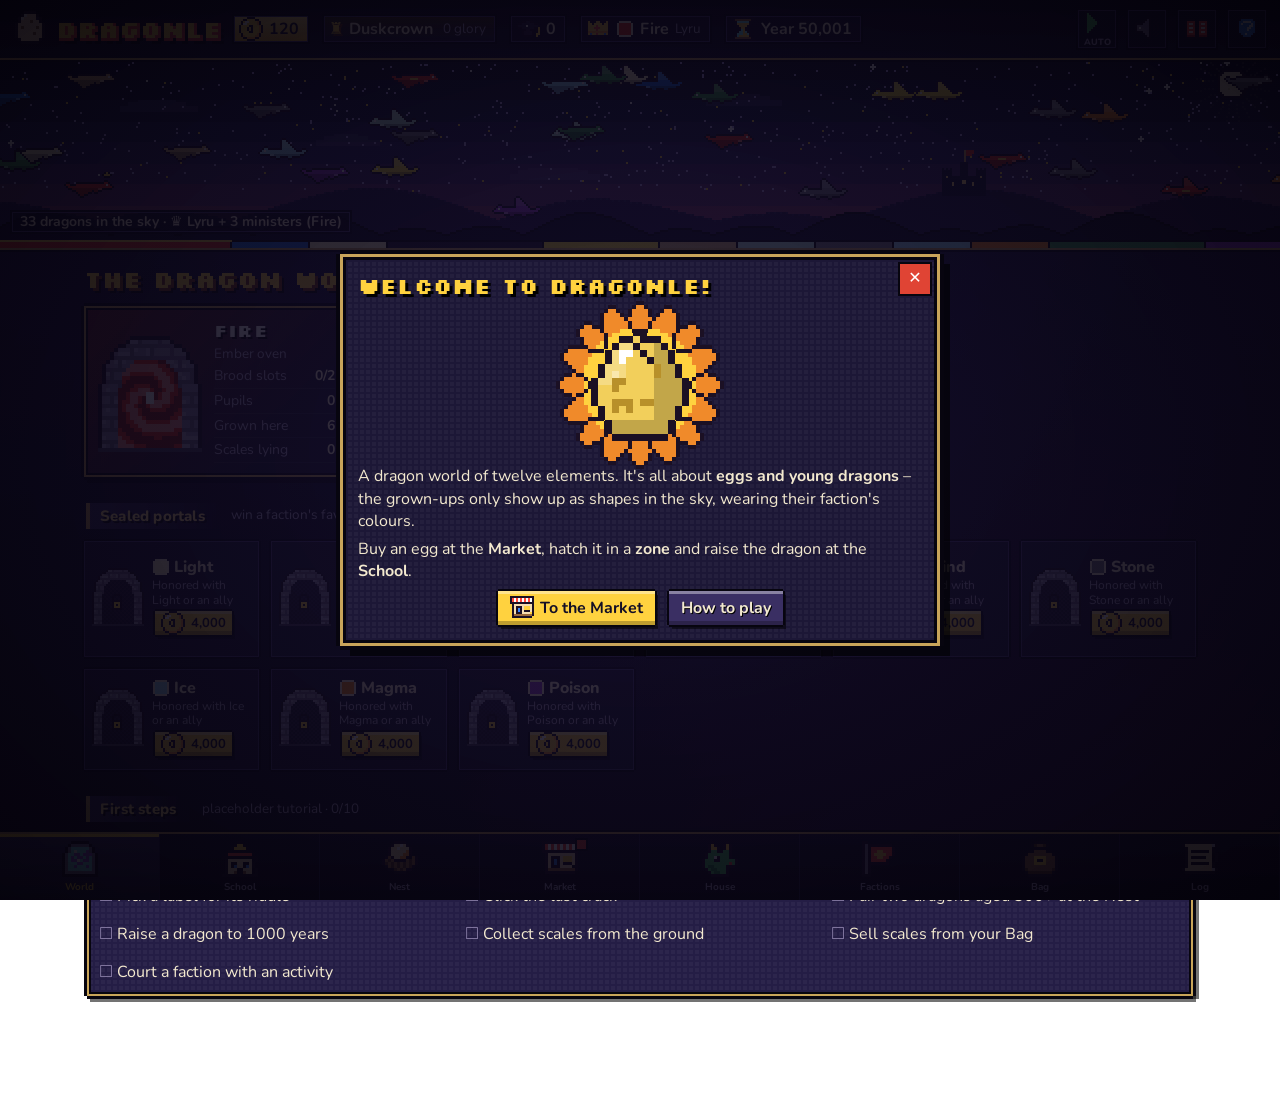
==== commit c85da476: "Dynasty rework: your house, inherited gifts, lessons, glory and the Dragondex - Found a named house;" ====
--- a/index.html
+++ b/index.html
@@ -10,13 +10,14 @@
   <link rel="preconnect" href="https://fonts.googleapis.com">
   <link rel="preconnect" href="https://fonts.gstatic.com" crossorigin>
   <link href="https://fonts.googleapis.com/css2?family=Nunito:wght@400;600;700;800&family=Silkscreen:wght@400;700&display=swap" rel="stylesheet">
-  <link rel="stylesheet" href="style.css?v=4.0.0">
+  <link rel="stylesheet" href="style.css?v=4.1.4">
 </head>
 <body>
   <header class="topbar">
     <div class="brand"><span data-icon="egg" data-scale="3"></span><span class="brand-name">DRAGONLE</span></div>
     <div class="stats">
       <span class="chip gold" title="Gold"><span data-icon="coin"></span><b id="gold">0</b></span>
+      <span class="chip house" id="house-chip" title="Your house and its glory" data-act="nav" data-id="house"></span>
       <span class="chip" title="Dragon School reputation – makes riddles clearer"><span data-icon="cap"></span><b id="schoolrep">0</b></span>
       <span class="chip ruler" id="ruler-chip" title="Ruling faction"></span>
       <span class="chip time" title="The year of the dragon world (1 year = 1 second of play)"><span data-icon="hourglass"></span><b id="played">0</b></span>
@@ -48,7 +49,7 @@
     <button type="button" data-nav="school"><span data-icon="school" data-scale="3"></span>School</button>
     <button type="button" data-nav="nest"><span data-icon="nest" data-scale="3"></span>Nest</button>
     <button type="button" data-nav="market"><span data-icon="market" data-scale="3"></span>Market</button>
-    <button type="button" data-nav="dragons"><span data-icon="dragons" data-scale="3"></span>Dragons</button>
+    <button type="button" data-nav="house"><span data-icon="dragons" data-scale="3"></span>House</button>
     <button type="button" data-nav="factions"><span data-icon="factions" data-scale="3"></span>Factions</button>
     <button type="button" data-nav="bag"><span data-icon="bag" data-scale="3"></span>Bag</button>
     <button type="button" data-nav="log"><span data-icon="log" data-scale="3"></span>Log</button>
@@ -63,14 +64,14 @@
   <div id="toasts" class="toasts" aria-live="polite"></div>
   <div id="flash" class="flash" aria-hidden="true"></div>
 
-  <script src="config.js?v=4.0.0"></script>
-  <script src="core.js?v=4.0.0"></script>
-  <script src="sprites.js?v=4.0.0"></script>
-  <script src="voices.js?v=4.0.0"></script>
-  <script src="quotes-1.js?v=4.0.0"></script>
-  <script src="quotes-2.js?v=4.0.0"></script>
-  <script src="court.js?v=4.0.0"></script>
-  <script src="cinema.js?v=4.0.0"></script>
-  <script src="ui.js?v=4.0.0"></script>
+  <script src="config.js?v=4.1.4"></script>
+  <script src="core.js?v=4.1.4"></script>
+  <script src="sprites.js?v=4.1.4"></script>
+  <script src="voices.js?v=4.1.4"></script>
+  <script src="quotes-1.js?v=4.1.4"></script>
+  <script src="quotes-2.js?v=4.1.4"></script>
+  <script src="court.js?v=4.1.4"></script>
+  <script src="cinema.js?v=4.1.4"></script>
+  <script src="ui.js?v=4.1.4"></script>
 </body>
 </html>
--- a/style.css
+++ b/style.css
@@ -750,3 +750,48 @@
 .offer .price, .counter + .rolls span, .throne .decree b { color: var(--dark); }
 .offer .price { color: var(--dark); }
 .decree { color: #ffe9a0; }
+
+/* ================================================================ dynasty */
+.chip.house { cursor: pointer; background: linear-gradient(#3a2a10, #1c1736); }
+.chip.house .crest-s, .housecrest .crest { color: #ffd23f; text-shadow: 2px 2px 0 #7a3a10; }
+.chip.house small { color: var(--ink2); margin-left: 4px; }
+.traits { display: flex; gap: 4px; flex-wrap: wrap; align-items: center; font-size: 12px; }
+.trc { padding: 0 5px; background: var(--inset); box-shadow: 0 0 0 1px #07050f, inset 3px 0 0 0 var(--t); color: var(--ink2); }
+.trc b { color: var(--ink); }
+.traits .hb { color: #ffd23f; font-weight: 800; }
+.traitbars { display: grid; gap: 6px; }
+.traitbars .tb { display: grid; grid-template-columns: 80px 1fr 36px; gap: 8px; align-items: center; font-size: 14px; }
+.traitbars .bar { height: 14px; }
+.traitbars .bar > i { background: currentColor; }
+.houseline { color: #ffd23f; }
+.lessons { margin-top: 10px; display: grid; gap: 6px; }
+.housecrest { display: grid; grid-template-columns: auto 1fr; gap: 18px; align-items: center; margin-bottom: 16px; background: var(--dither), linear-gradient(120deg, #3a2a10, var(--paper) 55%); }
+.housecrest .crest { font-size: 76px; line-height: 1; width: 110px; text-align: center; padding: 10px 0; background: var(--inset); box-shadow: var(--pb2); }
+.housecrest h3 { font-family: var(--display); font-size: 22px; }
+.goal { padding: 4px 0; border-bottom: 1px solid rgba(255,255,255,.07); color: var(--ink2); }
+.goal.done { color: #8ee89a; }
+.dex { display: grid; grid-template-columns: repeat(auto-fill, minmax(96px, 1fr)); gap: 8px; margin-top: 12px; }
+.dexc { display: grid; justify-items: center; gap: 2px; padding: 6px 4px; background: var(--paper); box-shadow: var(--pb2); text-align: center; min-height: 82px; }
+.dexc small { font-size: 11px; line-height: 1.15; color: var(--mute); }
+.dexc.on small { color: var(--ink); }
+.dexc .q { font-family: var(--display); font-size: 26px; color: #6a5ca0; height: 44px; display: grid; place-items: center; }
+.dexc.imp { box-shadow: 0 0 0 2px #07050f, inset 0 0 0 1px #8a2a4a; }
+@media (max-width: 700px) { .housecrest { grid-template-columns: 1fr; } .chip.house small { display: none; } }
+
+@media (max-width: 700px) {
+  .topbar { flex-wrap: nowrap; gap: 6px; padding: 6px 8px; }
+  .brand-name { display: none; }
+  .stats { flex-wrap: nowrap; overflow-x: auto; gap: 6px; scrollbar-width: none; }
+  .stats::-webkit-scrollbar { display: none; }
+  .chip { font-size: 13px; padding: 1px 7px 1px 4px; flex: 0 0 auto; }
+  .chip b { font-size: 14px; }
+  .chip.ruler small, .chip.house small { display: none; }
+  .tools { gap: 4px; flex: 0 0 auto; }
+  .tool { width: 32px; height: 32px; }
+  .tool small { display: none; }
+  .screen-head { flex-direction: column; align-items: flex-start; gap: 4px; }
+  .screen-head h2 { font-size: 20px; }
+  .nav button { font-size: 8px; padding: 0; min-width: 0; overflow: hidden; }
+  .nav button .ico { width: 24px; height: 24px; }
+  .realms { grid-template-columns: 1fr; }
+}
